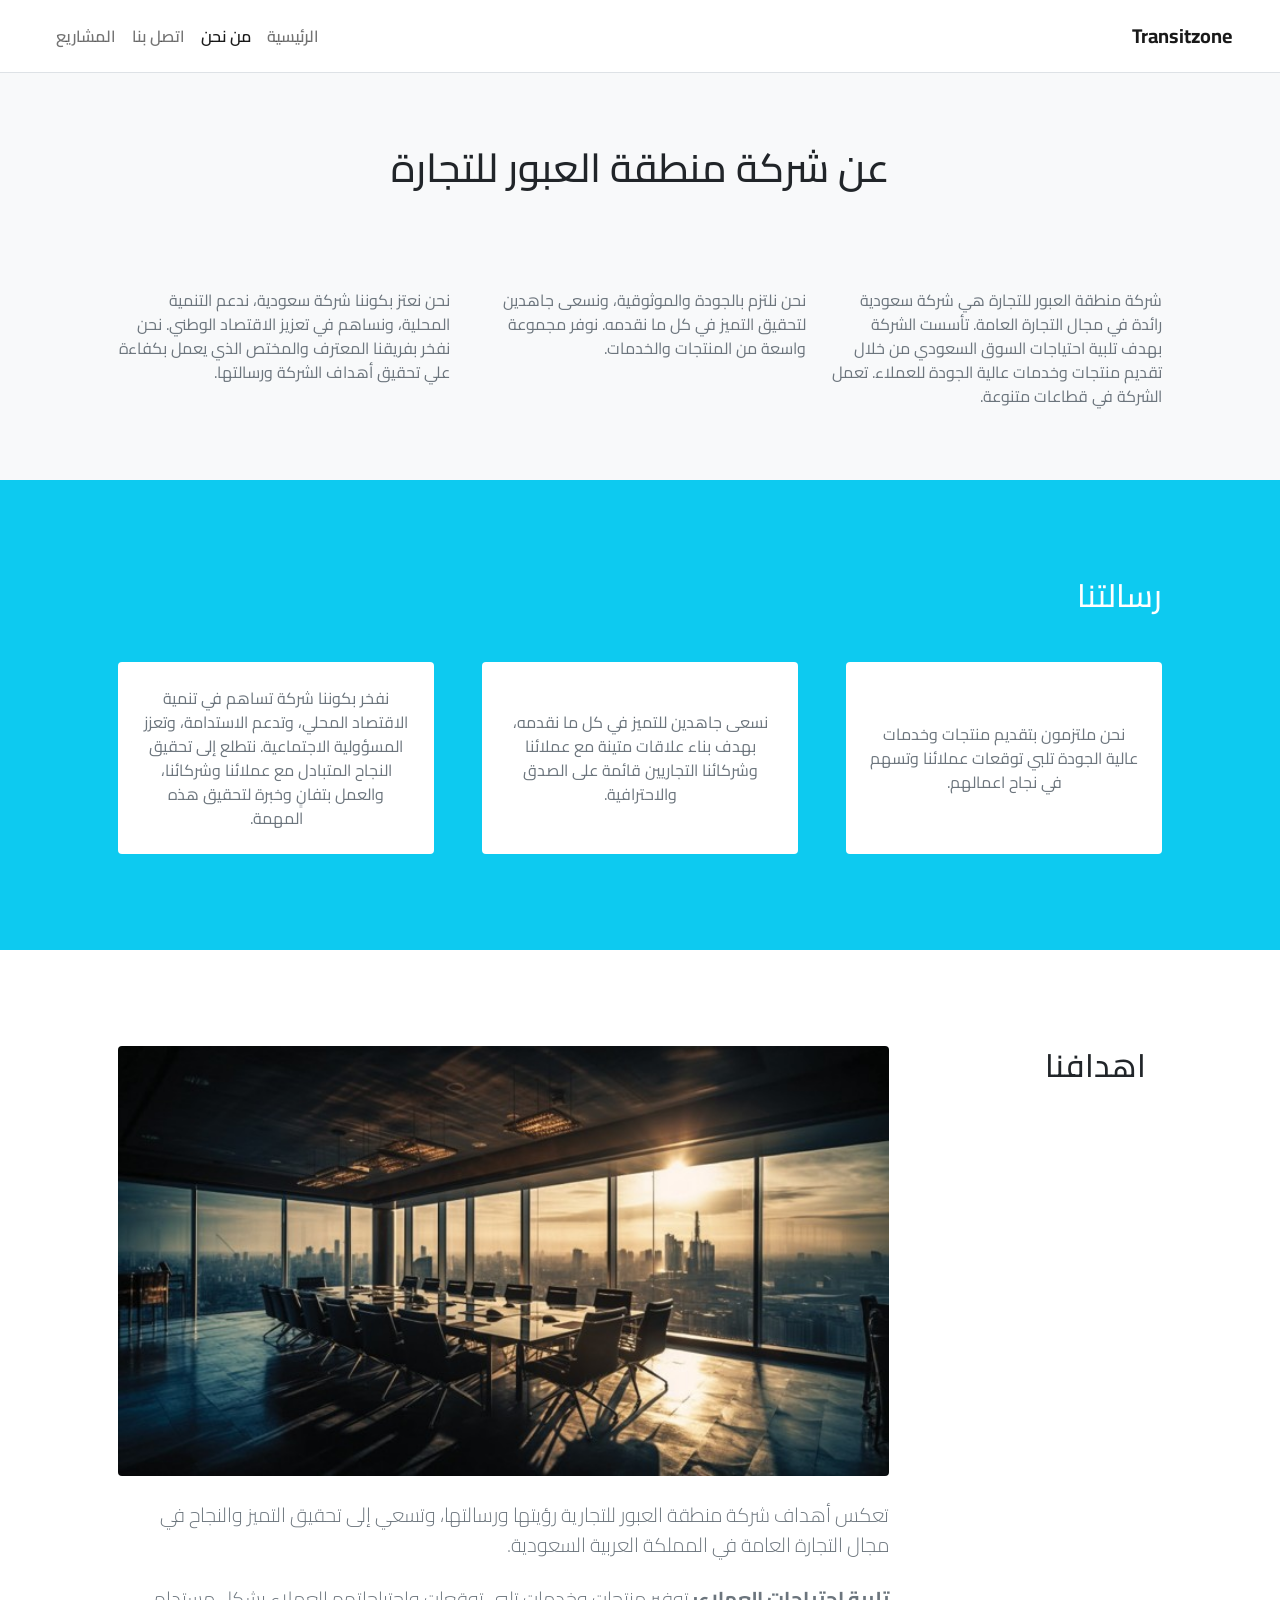
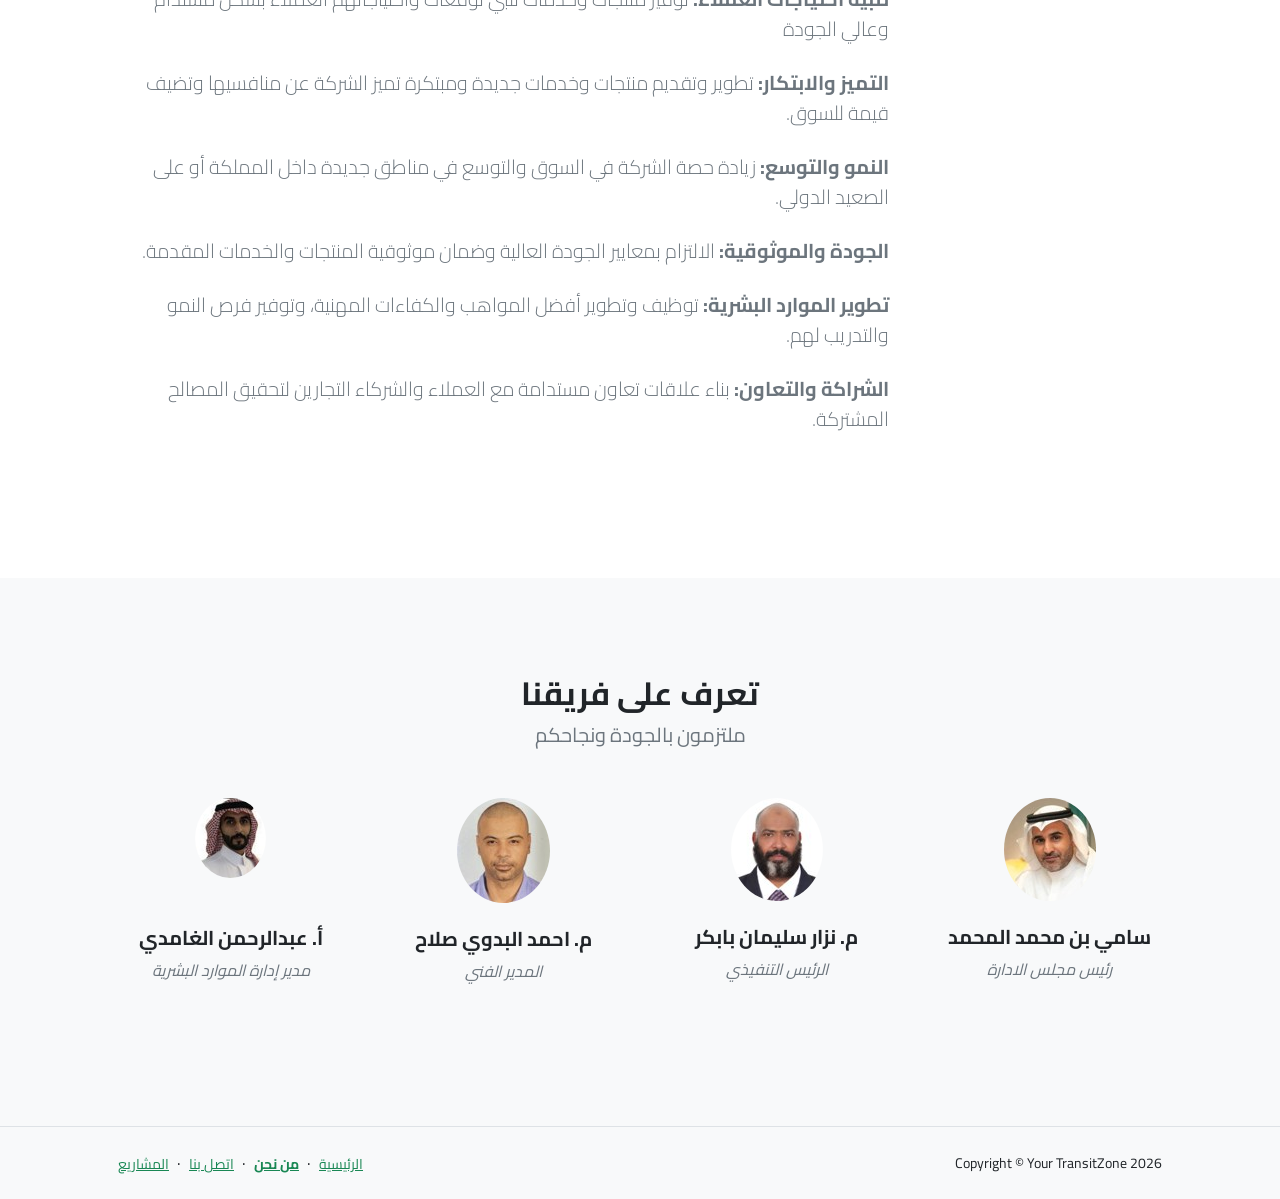
==== about.html @ c9e6cd18 "Add files via upload" ====
<!DOCTYPE html>
<html lang="ar" dir="rtl">
    <head>
        <meta charset="utf-8" />
        <meta name="viewport" content="width=device-width, initial-scale=1, shrink-to-fit=no" />
        <meta name="description" content="" />
        <meta name="author" content="" />
        <title>Transitzone - About us</title>
        <!-- Bootstrap icons-->
        <link rel="stylesheet" href="https://cdn.jsdelivr.net/npm/bootstrap-icons@1.13.1/font/bootstrap-icons.min.css">
        <link rel="preconnect" href="https://fonts.googleapis.com">
        <link rel="preconnect" href="https://fonts.gstatic.com" crossorigin>
        <link href="https://fonts.googleapis.com/css2?family=Cairo:wght@200..1000&display=swap" rel="stylesheet">
        <!-- Core theme CSS (includes Bootstrap)-->
        <link href="css/bootstrap.rtl.min.css" rel="stylesheet" />
        <link href="css/mystyle.css" rel="stylesheet" />
    </head>
    <body class="d-flex flex-column">
        <main class="flex-shrink-0">
            <!-- Navigation-->
            <nav class="navbar navbar-expand-lg navbar-light fixed-top bg-white border-bottom py-3">
                <div class="container-fluid px-5">
                    <a class="navbar-brand fw-bold"  href="index.html">Transitzone</a>
                    <button class="navbar-toggler my-2" type="button" data-bs-toggle="collapse" data-bs-target="#navbarSupportedContent" aria-controls="navbarSupportedContent" aria-expanded="false" aria-label="Toggle navigation"><span class="navbar-toggler-icon"></span></button>
                    <div class="collapse navbar-collapse" id="navbarSupportedContent">
                        <ul class="navbar-nav ms-auto">
                            <li class="nav-item "><a class="nav-link link-success fw-semibold" href="index.html">الرئيسية</a></li>
                            <li class="nav-item"><a class="nav-link link-success fw-semibold active" href="about.html">من نحن</a></li>
                            <li class="nav-item"><a class="nav-link link-success fw-semibold" href="contact.html">اتصل بنا</a></li>
                            <li class="nav-item"><a class="nav-link link-success fw-semibold" href="portfolio-overview.html">المشاريع</a></li>
                        </ul>
                    </div>
                </div>
            </nav>
<!--
            <header class="bg-success  bg-gradient py-1 mt-4">
                <div class="container-fluid px-4 px-lg-5 my-5">
                    <div class="text-white">
                    <p class="fw-normal text-white-50 mb-0">الرئيسية / من نحن</p>
                        <h1 class="display-4 fw-bolder">من نحن</h1>
                    </div>
                </div>
            </header> -->

            <!-- Header-->
            <header class="py-5 bg-light">
                <div class="container px-5 pt-5">
                    <div class="row justify-content-center">
                        <div class="col-lg-10 col-xxl-6">
                            <div class="text-center py-5">
                                <h1 class="mb-5">عن شركة منطقة العبور للتجارة</h1>
                            </div>
                        </div>
                        <div class="col-lg-4 col-xxl-4">
                          <p class=" fw-normal text-muted mb-4">شركة منطقة العبور للتجارة هي شركة سعودية رائدة في مجال التجارة العامة. تأسست الشركة بهدف تلبية احتياجات السوق السعودي من خلال تقديم منتجات وخدمات عالية الجودة للعملاء. تعمل الشركة في قطاعات متنوعة.</p>

                        </div>

                        <div class="col-lg-4 col-xxl-4">
                          <p class=" fw-normal text-muted mb-4">نحن نلتزم بالجودة والموثوقية، ونسعى جاهدين لتحقيق التميز في كل ما نقدمه. نوفر مجموعة واسعة من المنتجات والخدمات.</p>

                        </div>
                        <div class="col-lg-4 col-xxl-4">
                          <p class=" fw-normal text-muted mb-4">نحن نعتز بكوننا شركة سعودية، ندعم التنمية المحلية، ونساهم في تعزيز الاقتصاد الوطني. نحن نفخر بفريقنا المعترف والمختص الذي يعمل بكفاءة علي تحقيق أهداف الشركة ورسالتها.</p>

                        </div>
                    </div>
                </div>
            </header>
            <!--<section class="py-5">
                <div class="container px-5 my-5">
                    <div class="row gx-5">
                        <div class="col-lg-3">
                            <div class="align-items-center mb-4">
                                <div class="ms-3">
                                    <h1 class="fw-bold">من نحن</h1>
                                </div>
                            </div>
                        </div>
                        <div class="col-lg-9">
                            <article>
                                <figure class="mb-4"><img class="img-fluid rounded" src="img/us.jpg" width="100%" alt="..." /></figure>

                                <section class="mb-5">
                                    <p class="fs-5 mb-4">شركة منطقة العبور للتجارة هي شركة سعودية رائدة في مجال التجارة العامة. تأسست الشركة بهدف تلبية احتياجات السوق السعودي من خلال تقديم منتجات وخدمات عالية الجودة للعملاء. تعمل الشركة في قطاعات متنوعة.</p>
                                    <p class="fs-5 mb-4">نحن نلتزم بالجودة والموثوقية، ونسعى جاهدين لتحقيق التميز في كل ما نقدمه. نوفر مجموعة واسعة من المنتجات والخدمات.</p>
                                    <p class="fs-5 mb-4">نحن نعتز بكوننا شركة سعودية، ندعم التنمية المحلية، ونساهم في تعزيز الاقتصاد الوطني. نحن نفخر بفريقنا المعترف والمختص الذي يعمل بكفاءة علي تحقيق أهداف الشركة ورسالتها.</p>
                                </section>
                            </article>
                        </div>
                    </div>
                  </div>
            </section>-->

            <section class="py-5 bg-info text-white">
                <div class="container px-5 py-5">
                  <h2 class="mb-5">رسالتنا</h2>
                    <div class="row gx-5">
                          <div class="col-xl-4">
                            <div class="card border-0 h-100">
                                <div class="card-body p-4">
                                    <div class="d-flex h-100 align-items-center justify-content-center">
                                        <div class="text-center">
                                            <p class="text-muted mb-0">نحن ملتزمون بتقديم منتجات وخدمات عالية الجودة تلبي توقعات عملائنا وتسهم في نجاح اعمالهم.</p>
                                        </div>
                                    </div>
                                </div>
                            </div>
                        </div>
                        <div class="col-xl-4">
                          <div class="card border-0 h-100">
                              <div class="card-body p-4">
                                  <div class="d-flex h-100 align-items-center justify-content-center">
                                      <div class="text-center">
                                        <p class="text-muted mb-0">نسعى جاهدين للتميز في كل ما نقدمه، بهدف بناء علاقات متينة مع عملائنا وشركائنا التجاريين قائمة على الصدق والاحترافية.</p>
                                      </div>
                                  </div>
                              </div>
                          </div>
                      </div>
                      <div class="col-xl-4">
                        <div class="card border-0 h-100">
                            <div class="card-body p-4">
                                <div class="d-flex h-100 align-items-center justify-content-center">
                                    <div class="text-center">
                                      <p class="text-muted mb-0">نفخر بكوننا شركة تساهم في تنمية الاقتصاد المحلي، وتدعم الاستدامة، وتعزز المسؤولية الاجتماعية. نتطلع إلى تحقيق النجاح المتبادل مع عملائنا وشركائنا، والعمل بتفانٍ وخبرة لتحقيق هذه المهمة.</p>
                                    </div>
                                </div>
                            </div>
                        </div>
                    </div>
                    </div>
                </div>
            </section>

            <section class="py-5">
                <div class="container px-5 my-5">
                    <div class="row gx-5">
                        <div class="col-lg-3">
                            <div class="align-items-center mb-4">
                                <div class="ms-3">
                                    <h2 class="">اهدافنا</h2>
                                </div>
                            </div>
                        </div>
                        <div class="col-lg-9">
                            <!-- Post content-->
                            <article>
                                <figure class="mb-4"><img class="img-fluid rounded" src="img/goal.jpg" width="100%" alt="..." /></figure>
                                <!-- Post content-->
                                <section class="mb-5">
                                    <p class="lead mb-4 text-muted">تعكس أهداف شركة منطقة العبور للتجارية رؤيتها ورسالتها، وتسعي إلى تحقيق التميز والنجاح في مجال التجارة العامة في المملكة العربية السعودية.</p>
                                    <p class="lead mb-4 text-muted"><span class="fw-bold ">تلبية احتياجات العملاء:</span> توفير منتجات وخدمات تلبي توقعات واحتياجاتهم العملاء بشكل مستدام وعالي الجودة</p>
                                    <p class="lead mb-4 text-muted"><span class="fw-bold">التميز والابتكار:</span> تطوير وتقديم منتجات وخدمات جديدة ومبتكرة تميز الشركة عن منافسيها وتضيف قيمة للسوق.</p>
                                    <p class="lead mb-4 text-muted"><span class="fw-bold">النمو والتوسع:</span> زيادة حصة الشركة في السوق والتوسع في مناطق جديدة داخل المملكة أو على الصعيد الدولي.</p>
                                    <p class="lead mb-4 text-muted"><span class="fw-bold">الجودة والموثوقية:</span> الالتزام بمعايير الجودة العالية وضمان موثوقية المنتجات والخدمات المقدمة.</p>
                                    <p class="lead mb-4 text-muted"><span class="fw-bold">تطوير الموارد البشرية:</span> توظيف وتطوير أفضل المواهب والكفاءات المهنية، وتوفير فرص النمو والتدريب لهم.</p>
                                    <p class="lead mb-4 text-muted"><span class="fw-bold">الشراكة والتعاون:</span> بناء علاقات تعاون مستدامة مع العملاء والشركاء التجارين لتحقيق المصالح المشتركة.</p>
                                  </section>
                            </article>
                        </div>
                    </div>
                </div>
            </section>
            <!-- Team members section-->
            <section class="py-5 bg-light">
                <div class="container px-5 my-5">
                    <div class="text-center">
                        <h2 class="fw-bolder">تعرف على فريقنا</h2>
                        <p class="lead fw-normal text-muted mb-5">ملتزمون بالجودة ونجاحكم</p>
                    </div>
                    <div class="row gx-5 row-cols-1 row-cols-sm-2 row-cols-xl-4 justify-content-center">
                        <div class="col mb-5 mb-5 mb-xl-0">
                            <div class="text-center">
                                <img class="img-fluid rounded-circle mb-4 px-4" src="img/sami.jpg" alt="sami" />
                                <h5 class="fw-bolder">سامي بن محمد المحمد</h5>
                                <div class="fst-italic text-muted">رئيس مجلس الادارة</div>
                            </div>
                        </div>
                        <div class="col mb-5 mb-5 mb-xl-0">
                            <div class="text-center">
                                <img class="img-fluid rounded-circle mb-4 px-4" src="img/nizar.jpg" alt="nizar" />
                                <h5 class="fw-bolder">م. نزار سليمان بابكر</h5>
                                <div class="fst-italic text-muted">الرئيس التنفيذي</div>
                            </div>
                        </div>
                        <div class="col mb-5 mb-5 mb-sm-0">
                            <div class="text-center">
                                <img class="img-fluid rounded-circle mb-4 px-4" src="img/ahmed.jpg" alt="ahmed" />
                                <h5 class="fw-bolder">م. احمد البدوي صلاح</h5>
                                <div class="fst-italic text-muted">المدير الفني</div>
                            </div>
                        </div>
                        <div class="col mb-5">
                            <div class="text-center">
                                <img class="img-fluid rounded-circle mb-5 px-4" src="img/abdu.jpg" alt="abdu" />
                                <h5 class="fw-bolder">أ. عبدالرحمن الغامدي</h5>
                                <div class="fst-italic text-muted">مدير إدارة الموارد البشرية</div>
                            </div>
                        </div>
                    </div>
                </div>
            </section>
        </main>
        <!-- Footer-->
        <footer class="bg-light border-top py-4 mt-auto">
            <div class="container px-5">
                <div class="row align-items-center justify-content-between flex-column flex-sm-row">
                    <div class="col-auto"><div class="small m-0 text-dark">Copyright &copy; Your TransitZone 2026</div></div>
                    <div class="col-auto">
                        <a class="link-success small" href="index.html">الرئيسية</a>
                        <span class="text-dark mx-1">&middot;</span>
                        <a class="link-success small fw-bold" href="about.html">من نحن</a>
                        <span class="text-dark mx-1">&middot;</span>
                        <a class="link-success small" href="contact.html">اتصل بنا</a>
                        <span class="text-dark mx-1">&middot;</span>
                        <a class="link-success small" href="portfolio-overview.html">المشاريع</a>
                    </div>
                </div>
            </div>
        </footer>
        <!-- Bootstrap core JS-->
        <script src="https://cdn.jsdelivr.net/npm/bootstrap@5.2.3/dist/js/bootstrap.bundle.min.js"></script>
        <!-- Core theme JS-->
        <script src="js/scripts.js"></script>
    </body>
</html>
---- css/mystyle.css ----
.cairo-<uniquifier> {
  font-family: "Cairo", sans-serif;
  font-optical-sizing: auto;
  font-weight: <weight>;
  font-style: normal;
  font-variation-settings:
    "slnt" 0;
}

* { font-family: "Cairo" !important; }
.tgreen{style="background-color: #154839;"}
/* Hero stats */
.ve-hero-stats { display:flex; align-items:center; gap:24px; }
.ve-stat strong { display:block; font-size:28px; color:#fff; font-family:'Nunito',sans-serif; font-weight:900; }
.ve-stat span { font-size:12px; color:rgba(fff,fff,fff,fff.5); text-transform:uppercase; letter-spacing:1px; }
.ve-stat-divider { width:1px; height:40px; background:rgba(fff,fff,fff,fff.15); }/* Hero right */
.transitborser{
  border-bottom: 2px solid #154839;
}
a:hover{color: #154839 !important, font-weight:700!important }
.fw-semibold{
  font-weight: 600;
}
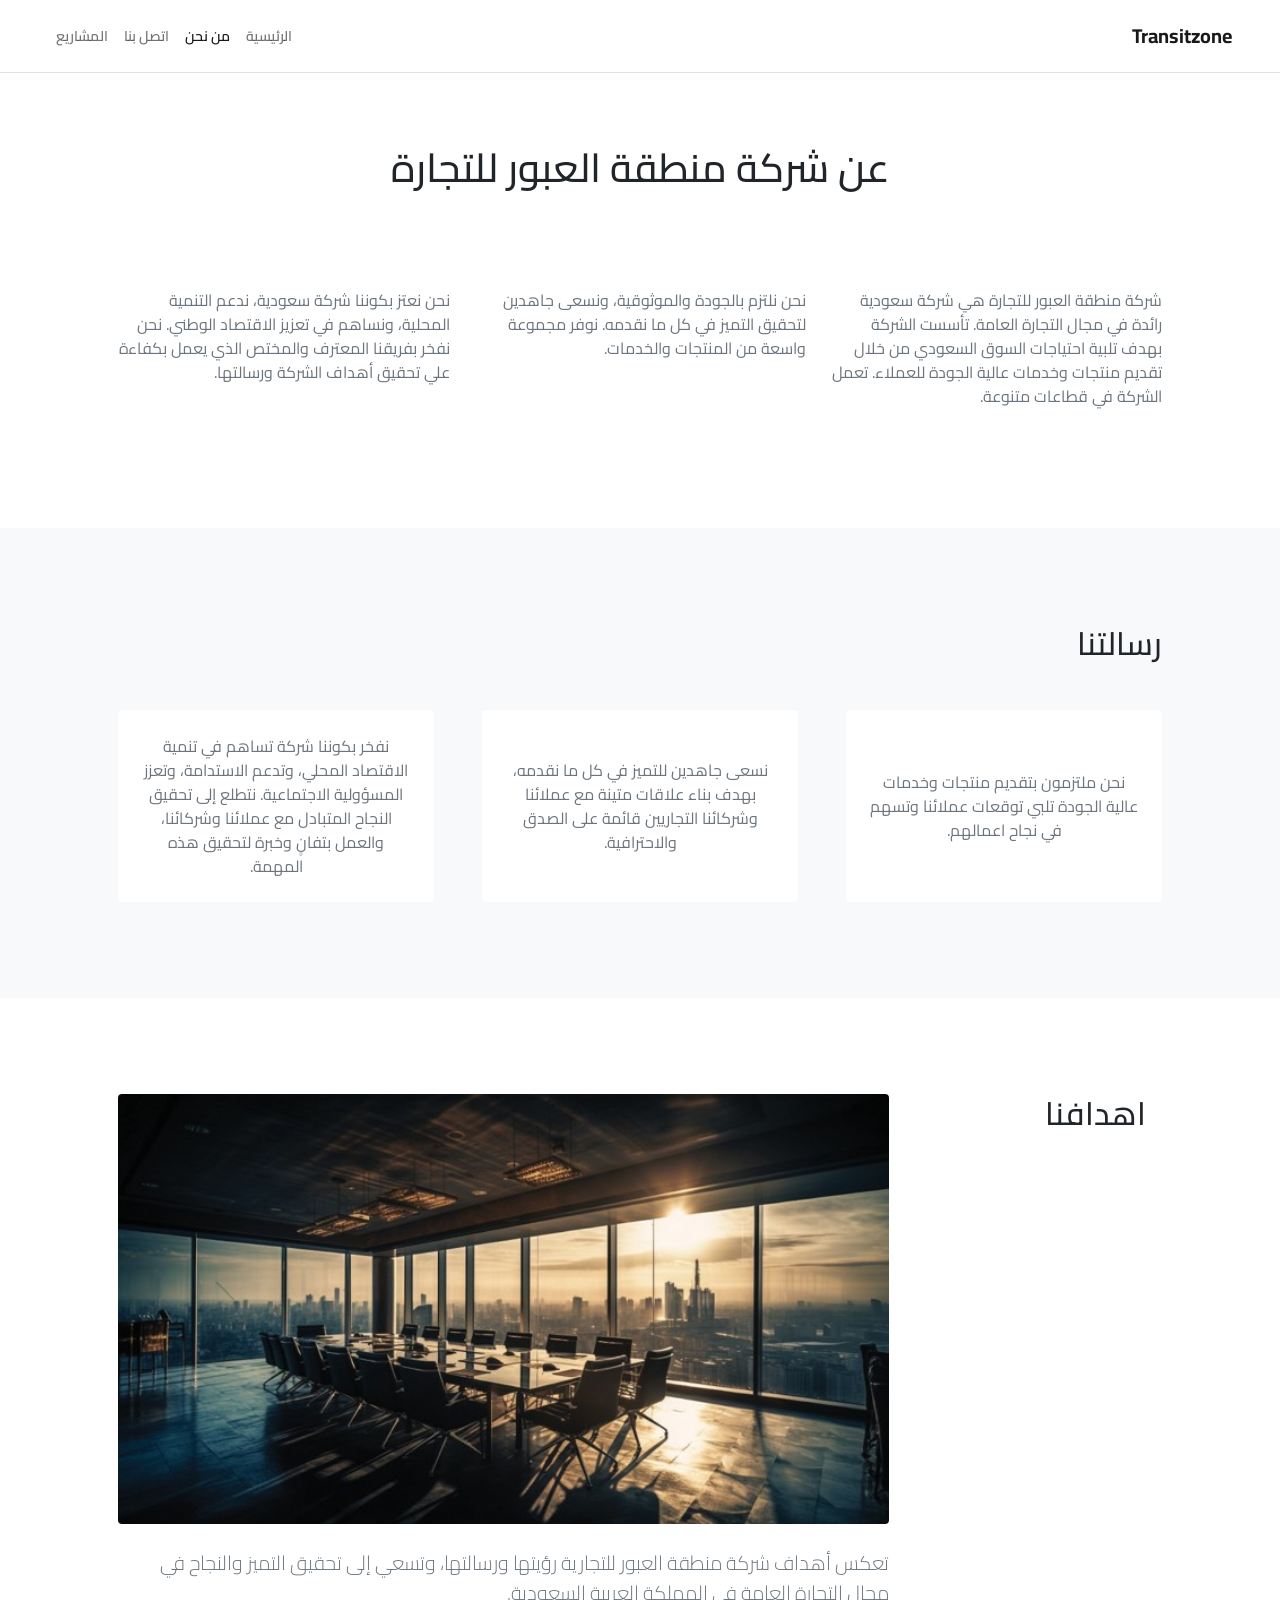
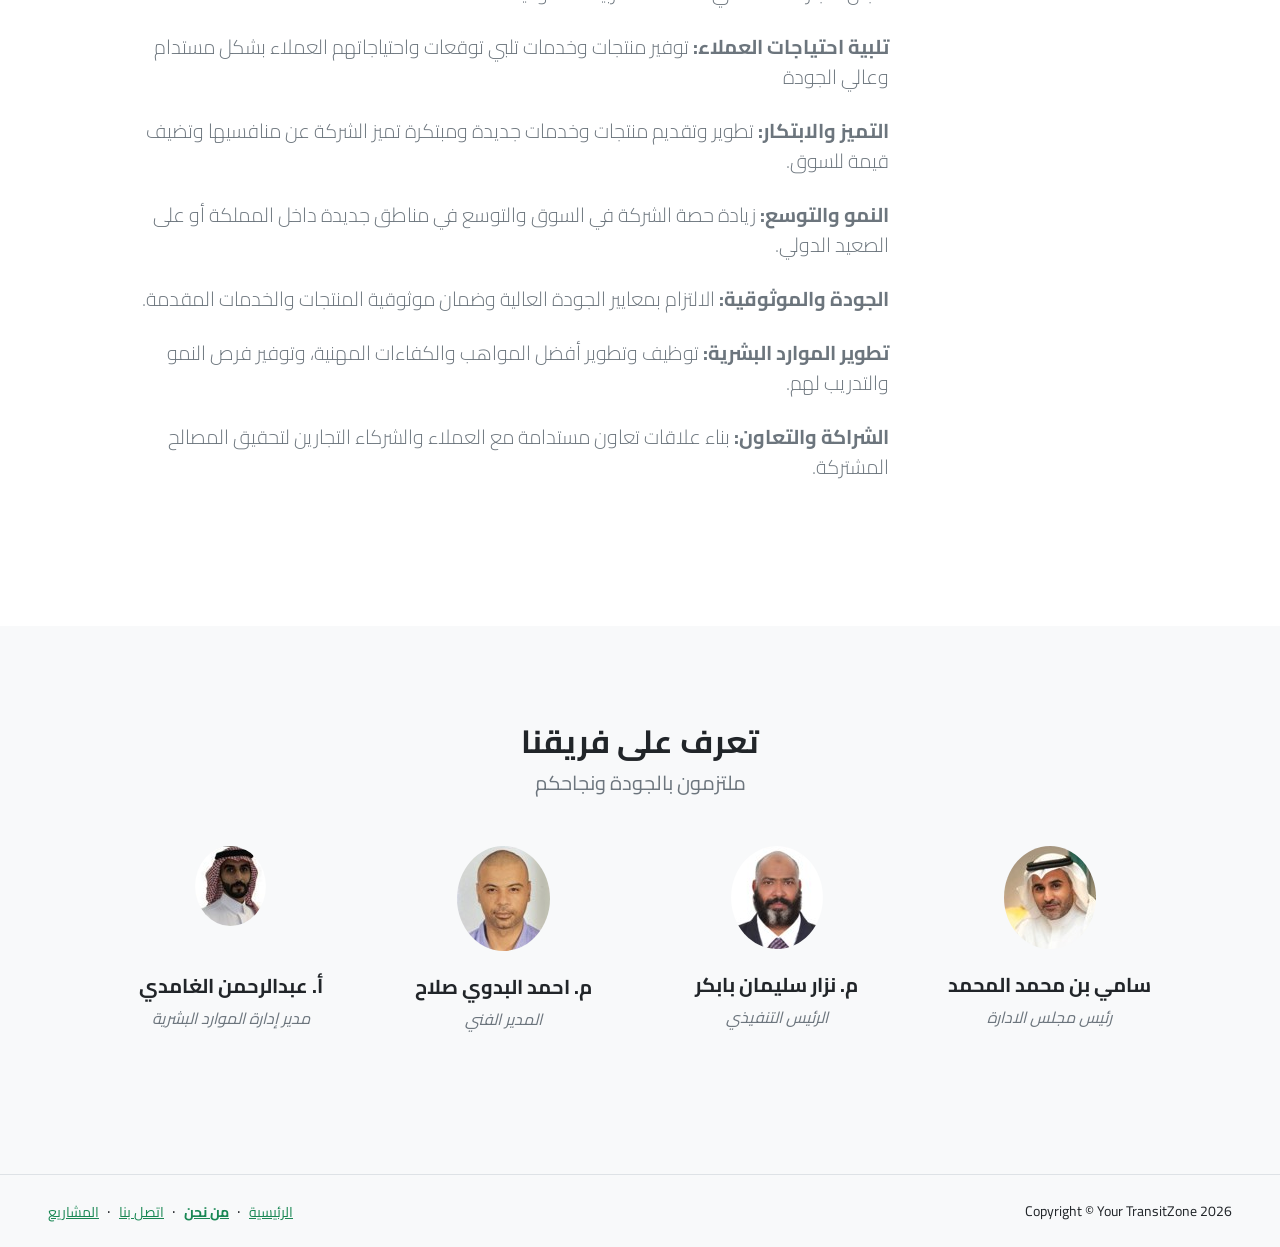
==== commit 6e67f189: "Add files via upload" ====
--- a/about.html
+++ b/about.html
@@ -24,10 +24,10 @@
                     <button class="navbar-toggler my-2" type="button" data-bs-toggle="collapse" data-bs-target="#navbarSupportedContent" aria-controls="navbarSupportedContent" aria-expanded="false" aria-label="Toggle navigation"><span class="navbar-toggler-icon"></span></button>
                     <div class="collapse navbar-collapse" id="navbarSupportedContent">
                         <ul class="navbar-nav ms-auto">
-                            <li class="nav-item "><a class="nav-link link-success fw-semibold" href="index.html">الرئيسية</a></li>
-                            <li class="nav-item"><a class="nav-link link-success fw-semibold active" href="about.html">من نحن</a></li>
-                            <li class="nav-item"><a class="nav-link link-success fw-semibold" href="contact.html">اتصل بنا</a></li>
-                            <li class="nav-item"><a class="nav-link link-success fw-semibold" href="portfolio-overview.html">المشاريع</a></li>
+                            <li class="nav-item "><a class="nav-link link-success small fw-semibold" href="index.html">الرئيسية</a></li>
+                            <li class="nav-item"><a class="nav-link link-success small fw-semibold active" href="about.html">من نحن</a></li>
+                            <li class="nav-item"><a class="nav-link link-success small fw-semibold" href="contact.html">اتصل بنا</a></li>
+                            <li class="nav-item"><a class="nav-link link-success small fw-semibold" href="portfolio-overview.html">المشاريع</a></li>
                         </ul>
                     </div>
                 </div>
@@ -43,8 +43,8 @@
             </header> -->
 
             <!-- Header-->
-            <header class="py-5 bg-light">
-                <div class="container px-5 pt-5">
+            <header class="py-5">
+                <div class="container px-5 py-5">
                     <div class="row justify-content-center">
                         <div class="col-lg-10 col-xxl-6">
                             <div class="text-center py-5">
@@ -92,7 +92,7 @@
                   </div>
             </section>-->
 
-            <section class="py-5 bg-info text-white">
+            <section class="py-5  bg-light">
                 <div class="container px-5 py-5">
                   <h2 class="mb-5">رسالتنا</h2>
                     <div class="row gx-5">
@@ -204,7 +204,7 @@
         </main>
         <!-- Footer-->
         <footer class="bg-light border-top py-4 mt-auto">
-            <div class="container px-5">
+            <div class="container-fluid px-5">
                 <div class="row align-items-center justify-content-between flex-column flex-sm-row">
                     <div class="col-auto"><div class="small m-0 text-dark">Copyright &copy; Your TransitZone 2026</div></div>
                     <div class="col-auto">
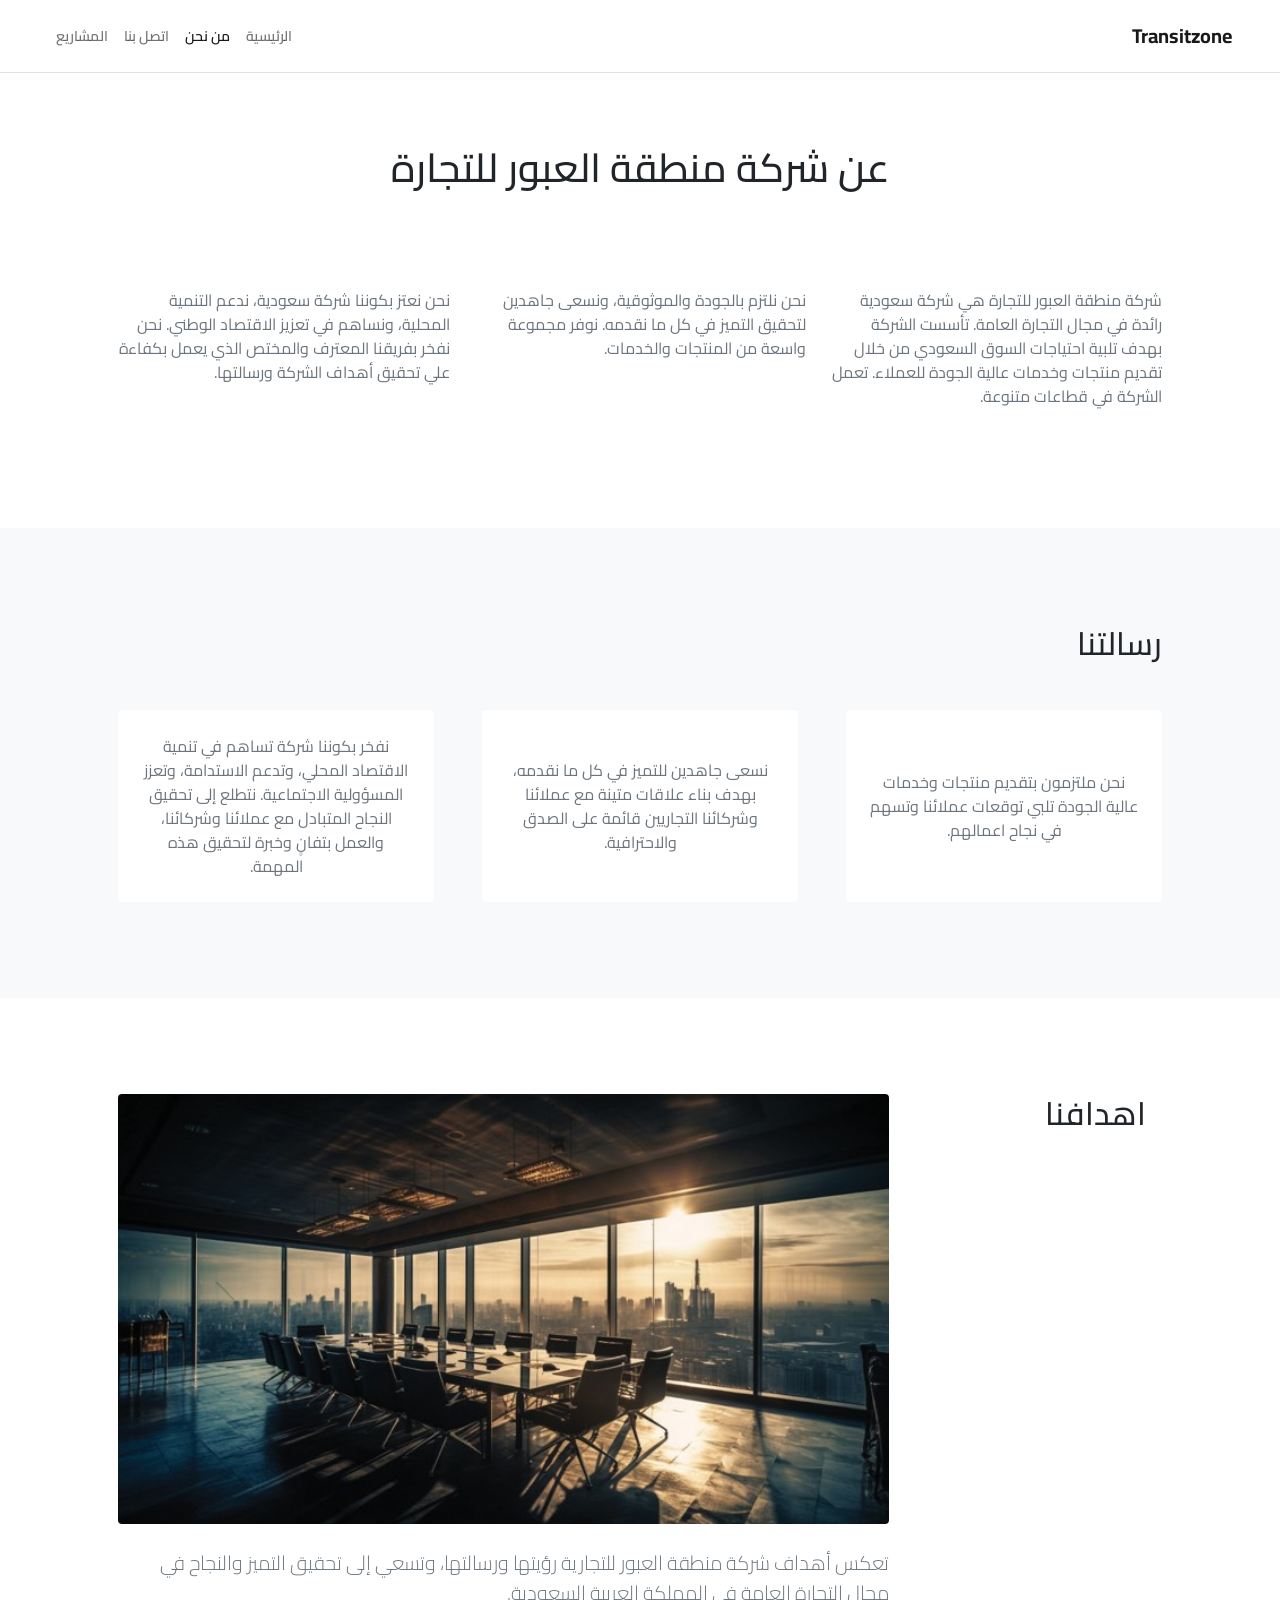
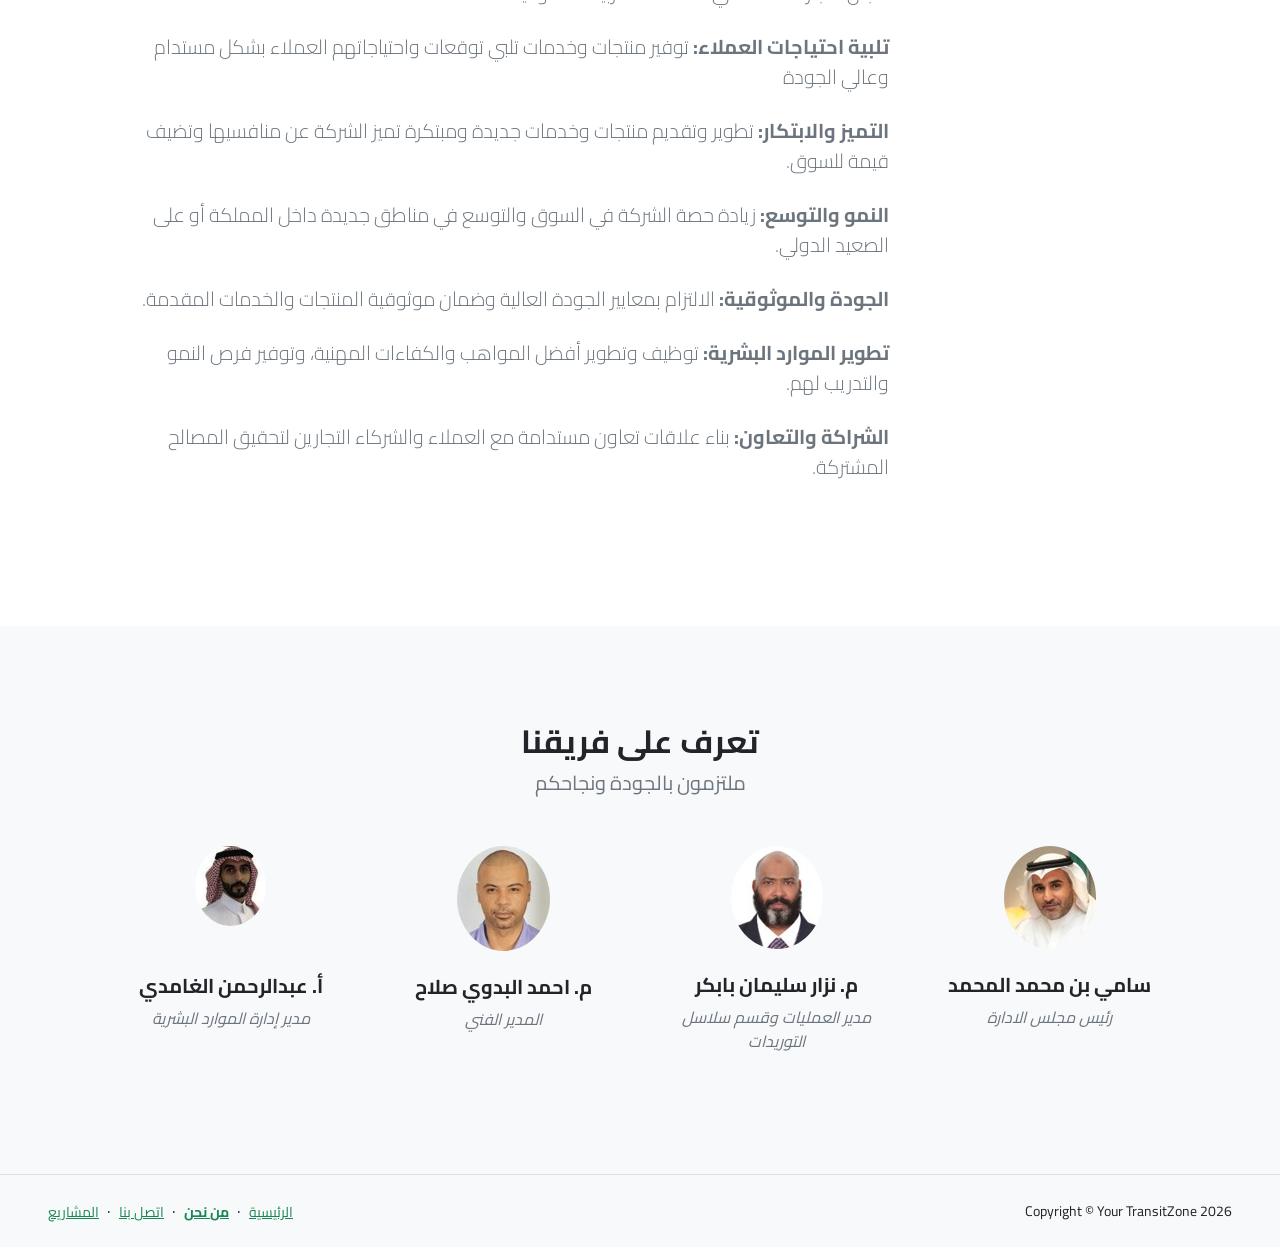
==== commit 7e8e4ad7: "Add files via upload" ====
--- a/about.html
+++ b/about.html
@@ -181,7 +181,7 @@
                             <div class="text-center">
                                 <img class="img-fluid rounded-circle mb-4 px-4" src="img/nizar.jpg" alt="nizar" />
                                 <h5 class="fw-bolder">م. نزار سليمان بابكر</h5>
-                                <div class="fst-italic text-muted">الرئيس التنفيذي</div>
+                                <div class="fst-italic text-muted">مدير العمليات وقسم سلاسل التوريدات</div>
                             </div>
                         </div>
                         <div class="col mb-5 mb-5 mb-sm-0">
--- a/css/mystyle.css
+++ b/css/mystyle.css
@@ -19,7 +19,58 @@
 .transitborser{
   border-bottom: 2px solid #154839;
 }
-a:hover{color: #154839 !important, font-weight:700!important }
 .fw-semibold{
   font-weight: 600;
 }
+
+.feature-1-wrap {
+  position: relative; }
+
+.feature-1 {
+  padding: 30px;
+  background: rgba(26, 55, 77, 0.05);
+  border-radius: 20px;
+  min-height: calc(50% - 15px);
+  top: 0;
+  margin-bottom: 30px !important; }
+  @media (max-width: 991.98px) {
+    .feature-1 {
+      display: block !important; } }
+      @media (max-width: 991.98px) {
+        .counter-wrap {
+          margin-bottom: 30px; } }
+
+      .counter-wrap .caption {
+        color: #1A374D;
+        font-weight: bold; }
+
+      .counter-wrap .counter {
+        font-size: 3rem; }
+        .counter-wrap .counter span {
+          color: #1A374D; }
+        @media (max-width: 991.98px) {
+          .counter-wrap .counter {
+            font-size: 2.5rem; } }
+            .quick-contact-item [class*="bi-"] {
+              font-size: 2rem;
+              display: inline-block;
+              width: 80px;
+              height: 80px;
+              -webkit-box-flex: 0;
+              -ms-flex: 0 0 80px;
+              flex: 0 0 80px;
+              margin-left: 30px;
+              border-radius: 50%;
+              border: 2px solid #f8f9fa;
+              text-align: center;
+              position: relative; }
+              .quick-contact-item [class*="bi-"]:before {
+                position: absolute;
+                top: 50%;
+                left: 50%;
+                -webkit-transform: translate(-50%, -50%);
+                -ms-transform: translate(-50%, -50%);
+                transform: translate(-50%, -50%); }
+
+            .quick-contact-item .text {
+              font-size: 20px; }
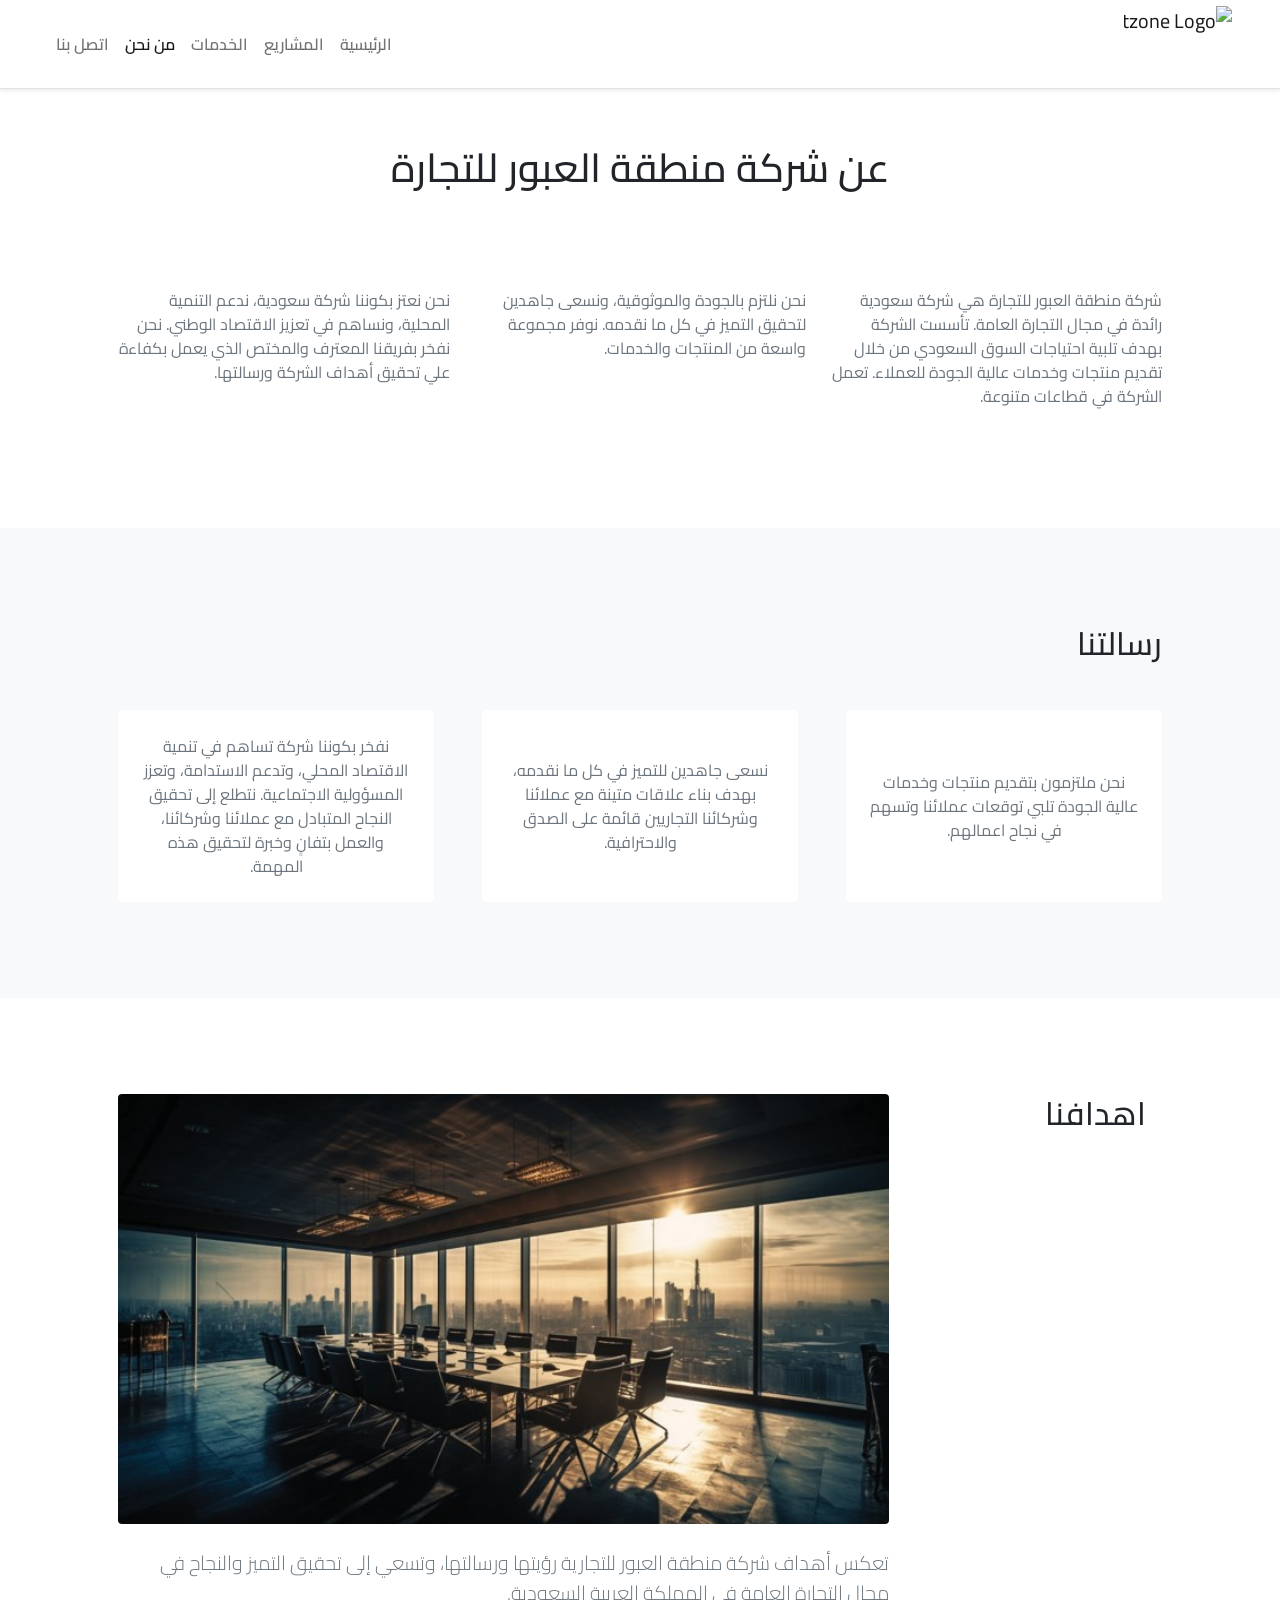
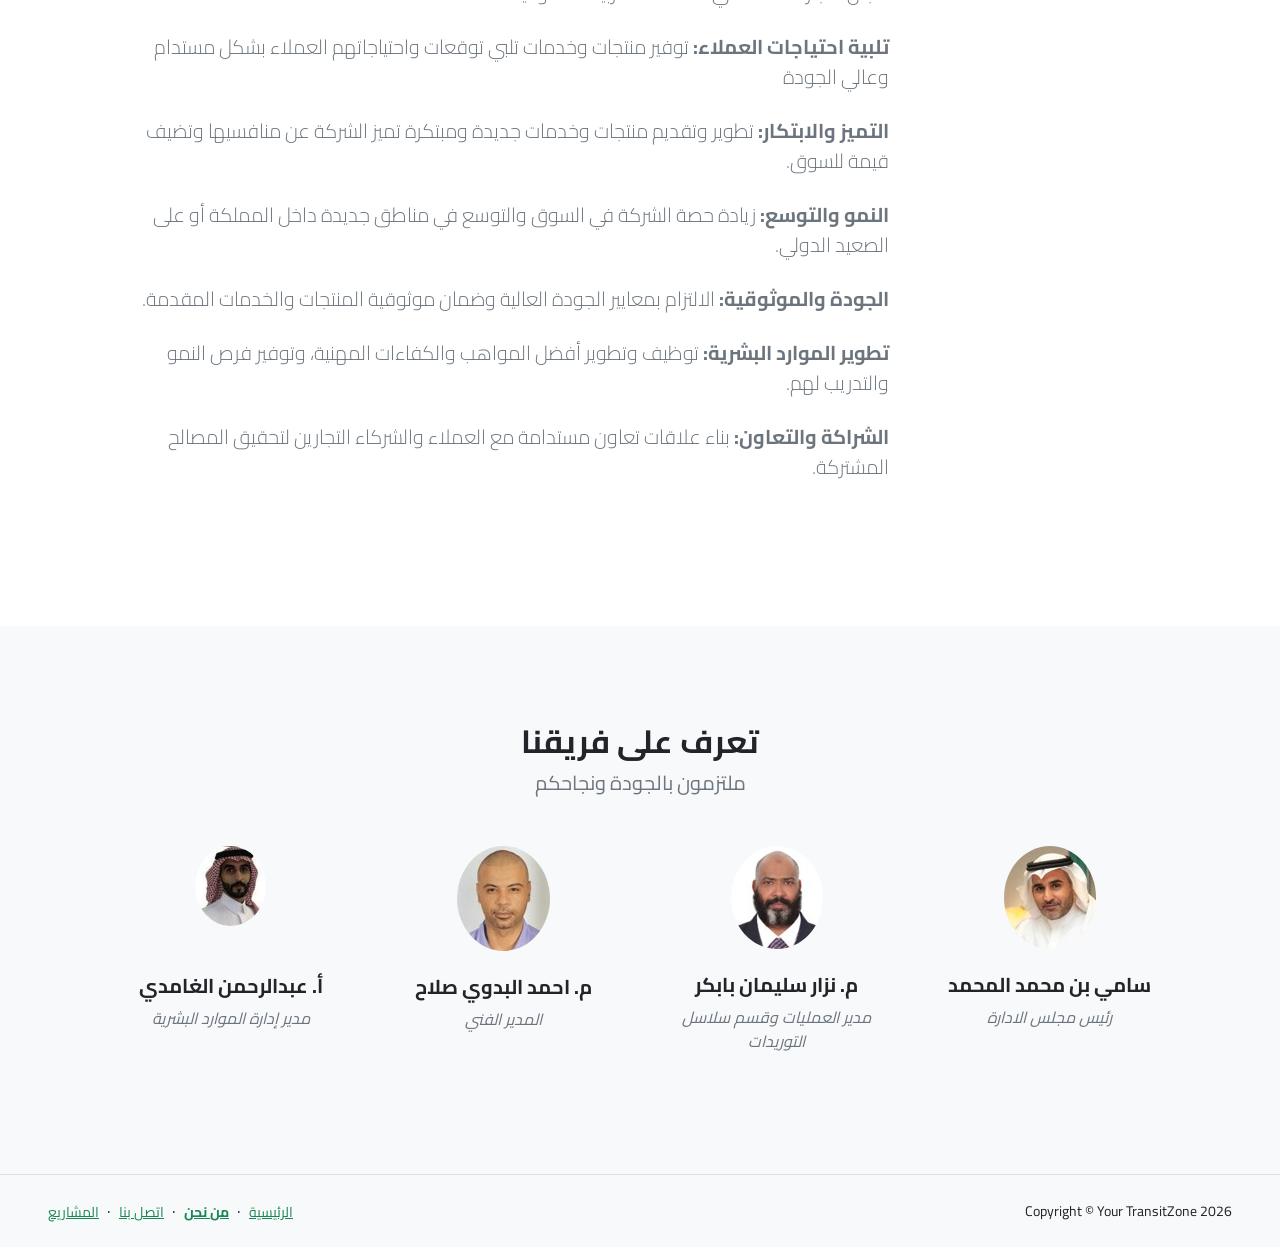
==== commit 6dac9e50: "Add files via upload" ====
--- a/about.html
+++ b/about.html
@@ -18,16 +18,17 @@
     <body class="d-flex flex-column">
         <main class="flex-shrink-0">
             <!-- Navigation-->
-            <nav class="navbar navbar-expand-lg navbar-light fixed-top bg-white border-bottom py-3">
+            <nav class="navbar navbar-expand-lg navbar-light fixed-top bg-white shadow-sm border-bottom py-4">
                 <div class="container-fluid px-5">
-                    <a class="navbar-brand fw-bold"  href="index.html">Transitzone</a>
+                    <a class="navbar-brand"  href="index.html"><img class="img-fluid position-fixed" style="margin-top: -38px" width="108"  src="img/transitZoneLogo.png" alt="Transitzone Logo"></a>
                     <button class="navbar-toggler my-2" type="button" data-bs-toggle="collapse" data-bs-target="#navbarSupportedContent" aria-controls="navbarSupportedContent" aria-expanded="false" aria-label="Toggle navigation"><span class="navbar-toggler-icon"></span></button>
                     <div class="collapse navbar-collapse" id="navbarSupportedContent">
                         <ul class="navbar-nav ms-auto">
-                            <li class="nav-item "><a class="nav-link link-success small fw-semibold" href="index.html">الرئيسية</a></li>
-                            <li class="nav-item"><a class="nav-link link-success small fw-semibold active" href="about.html">من نحن</a></li>
-                            <li class="nav-item"><a class="nav-link link-success small fw-semibold" href="contact.html">اتصل بنا</a></li>
-                            <li class="nav-item"><a class="nav-link link-success small fw-semibold" href="portfolio-overview.html">المشاريع</a></li>
+                            <li class="nav-item"><a class="nav-link link-success fw-semibold" href="index.html">الرئيسية</a></li>
+                            <li class="nav-item"><a class="nav-link link-success fw-semibold" href="portfolio-overview.html">المشاريع</a></li>
+                            <li class="nav-item"><a class="nav-link link-success fw-semibold" href="service.html">الخدمات</a></li>
+                            <li class="nav-item"><a class="nav-link link-success fw-semibold active" href="about.html">من نحن</a></li>
+                            <li class="nav-item"><a class="nav-link link-success fw-semibold" href="contact.html">اتصل بنا</a></li>
                         </ul>
                     </div>
                 </div>
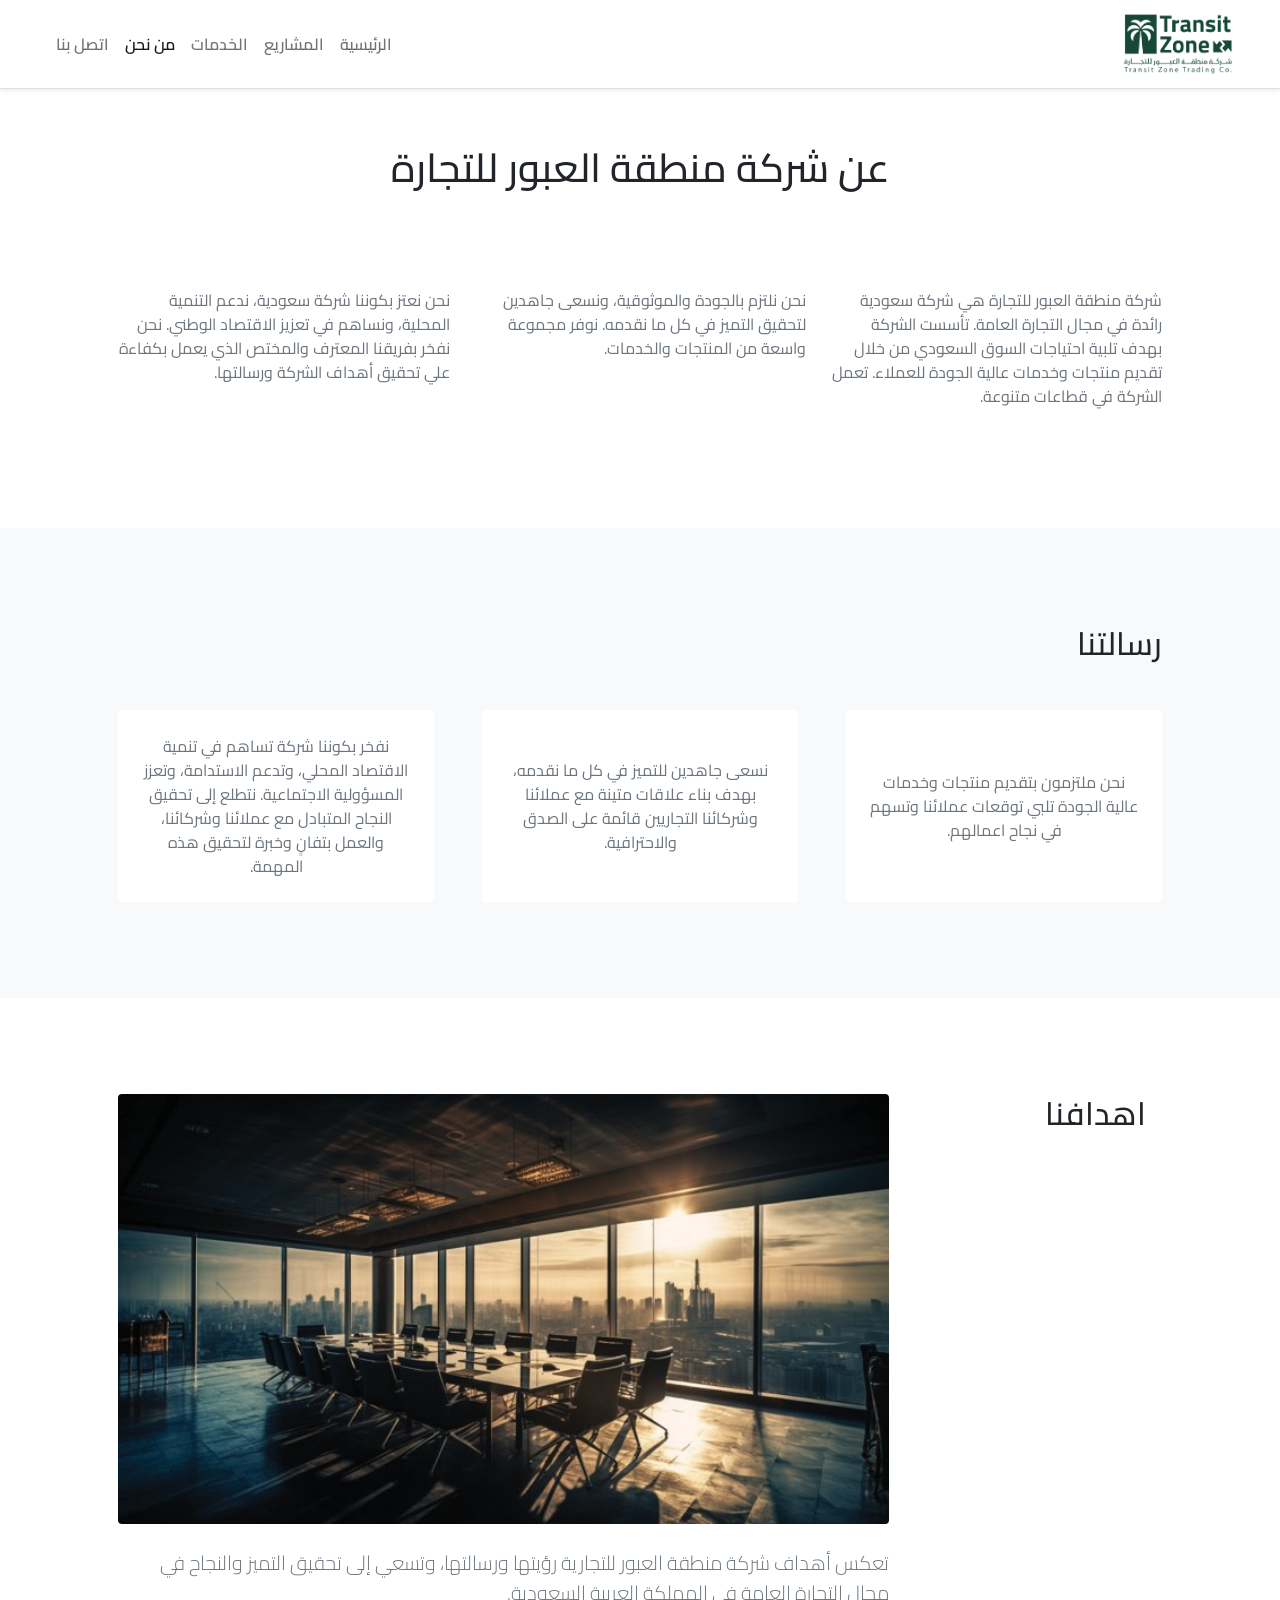
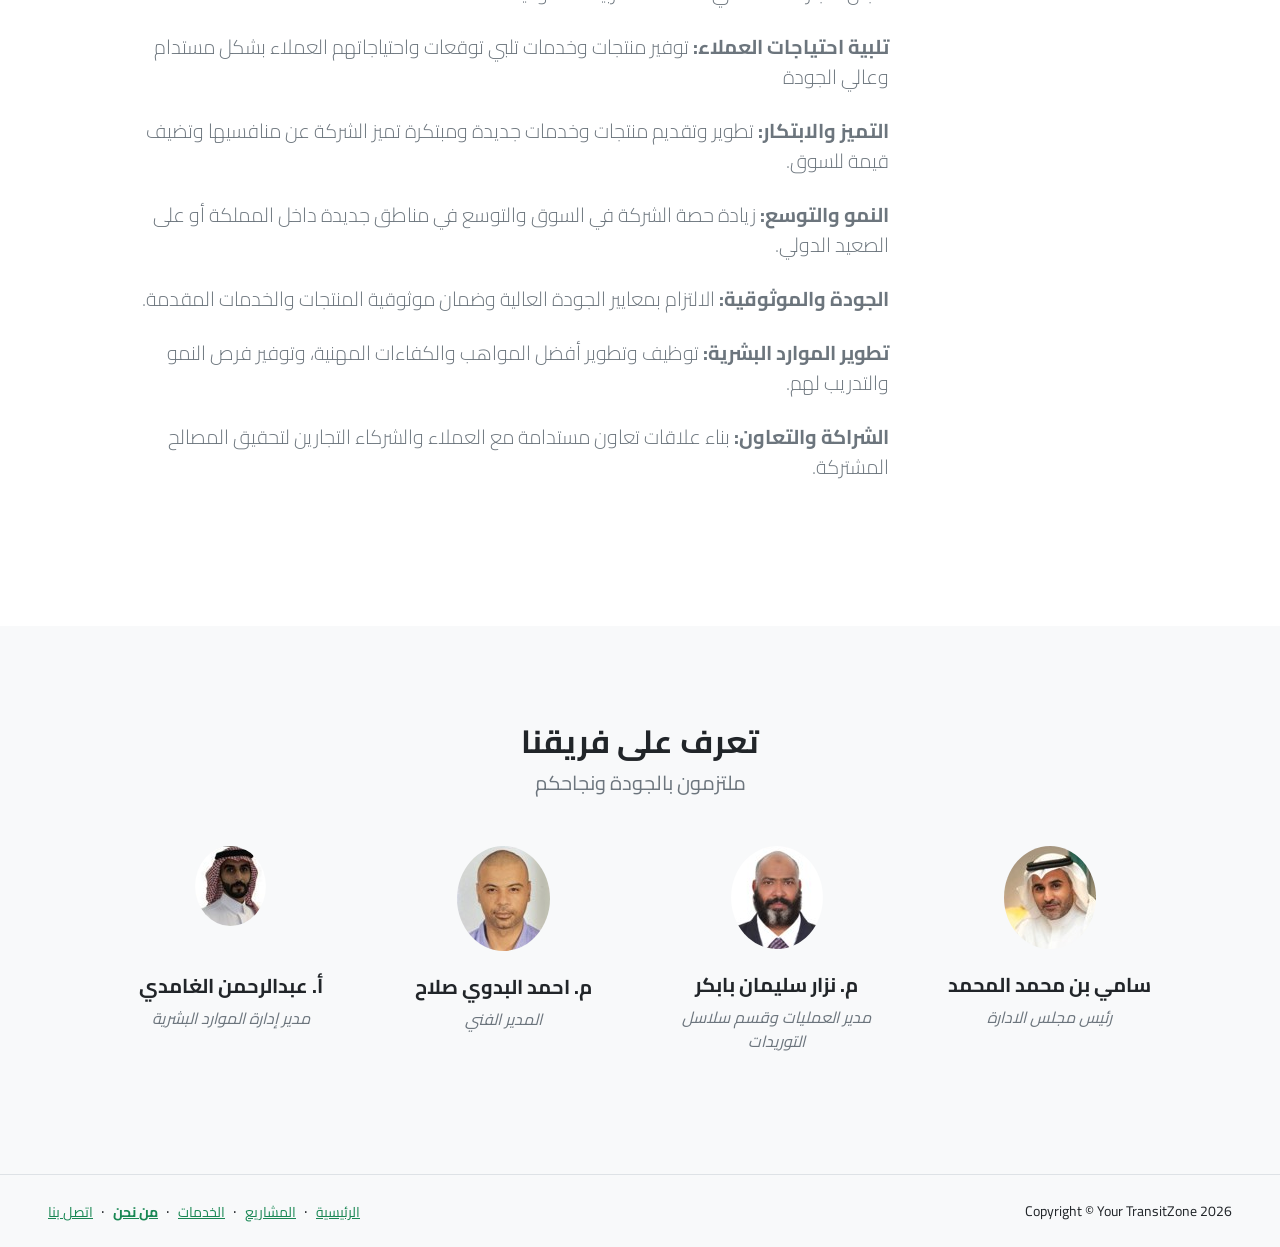
==== commit d1b38d71: "Add files via upload" ====
--- a/about.html
+++ b/about.html
@@ -211,11 +211,13 @@
                     <div class="col-auto">
                         <a class="link-success small" href="index.html">الرئيسية</a>
                         <span class="text-dark mx-1">&middot;</span>
+                        <a class="link-success small" href="portfolio-overview.html">المشاريع</a>
+                        <span class="text-dark mx-1">&middot;</span>
+                        <a class="link-success small" href="service.html">الخدمات</a>
+                        <span class="text-dark mx-1">&middot;</span>
                         <a class="link-success small fw-bold" href="about.html">من نحن</a>
                         <span class="text-dark mx-1">&middot;</span>
                         <a class="link-success small" href="contact.html">اتصل بنا</a>
-                        <span class="text-dark mx-1">&middot;</span>
-                        <a class="link-success small" href="portfolio-overview.html">المشاريع</a>
                     </div>
                 </div>
             </div>
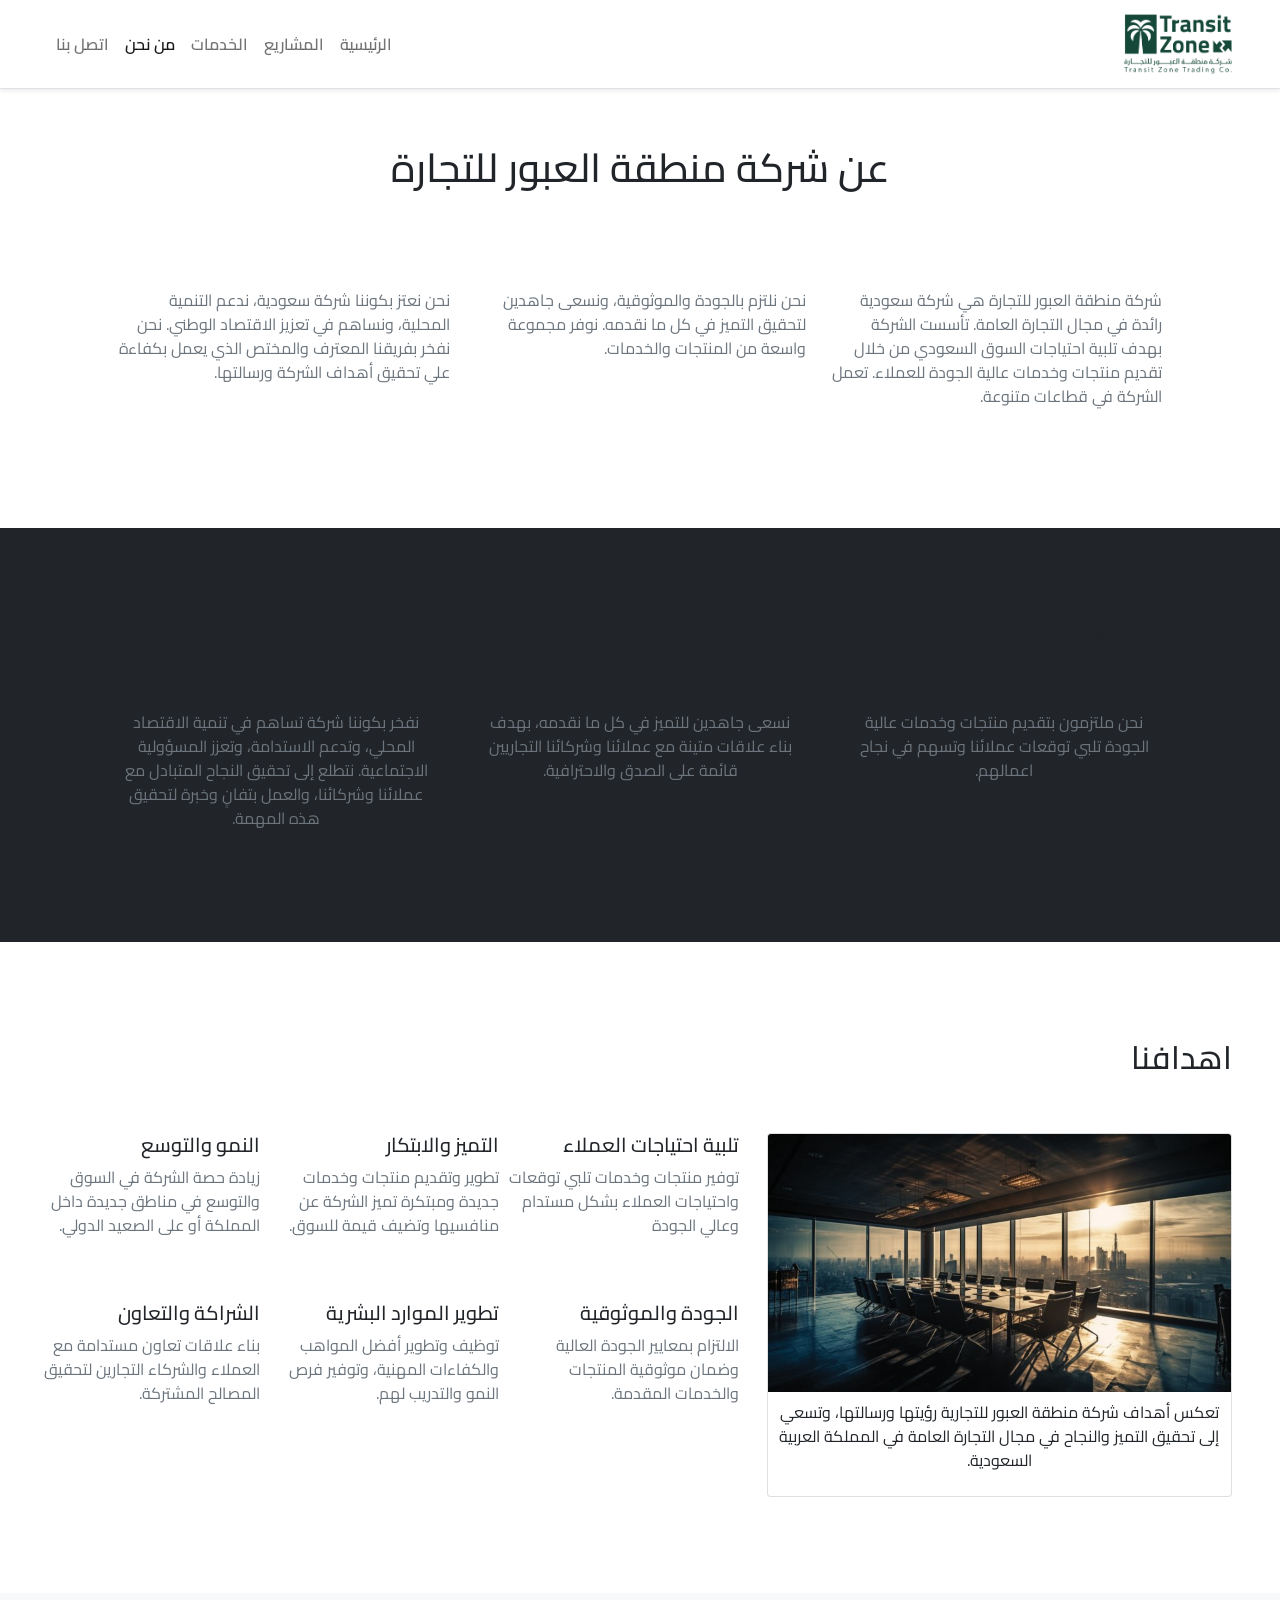
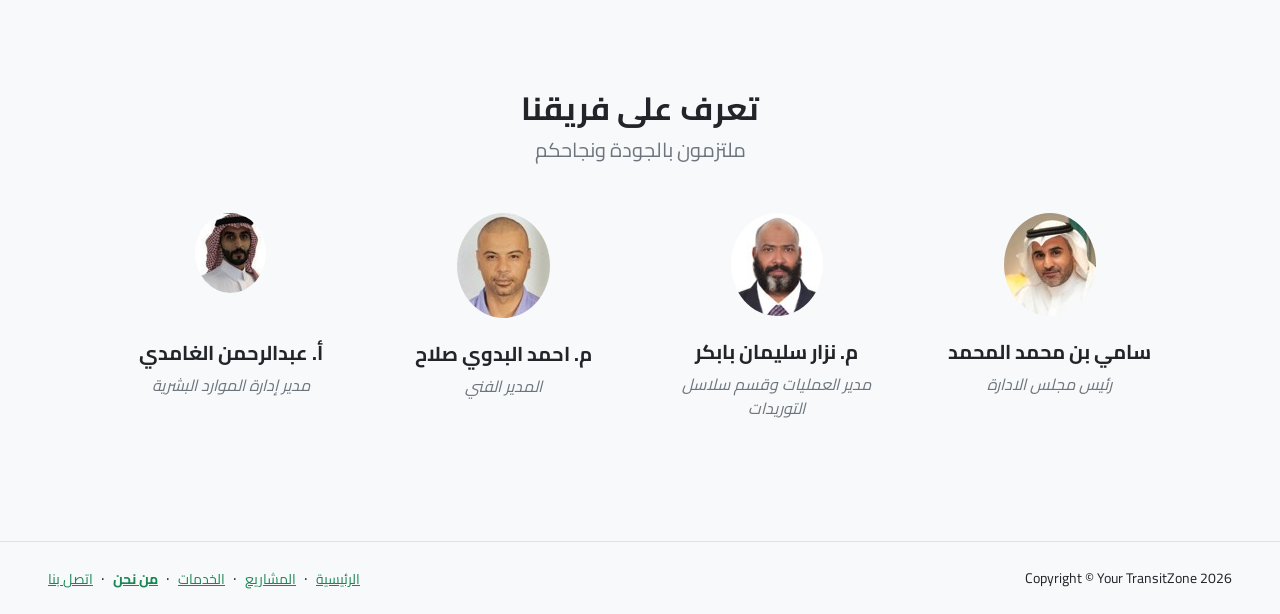
==== commit c112fef8: "Add files via upload" ====
--- a/about.html
+++ b/about.html
@@ -93,24 +93,26 @@
                   </div>
             </section>-->
 
-            <section class="py-5  bg-light">
+            <section class="py-5  bg-dark">
                 <div class="container px-5 py-5">
-                  <h2 class="mb-5">رسالتنا</h2>
+                      <div class="section-title-wrap mb-5">
+                          <h2 class="section-title">رسالتنا</h2>
+                      </div>
                     <div class="row gx-5">
                           <div class="col-xl-4">
-                            <div class="card border-0 h-100">
-                                <div class="card-body p-4">
+                            <div class="custom-block custom-block-full mb-5">
+                                <div class="">
                                     <div class="d-flex h-100 align-items-center justify-content-center">
                                         <div class="text-center">
-                                            <p class="text-muted mb-0">نحن ملتزمون بتقديم منتجات وخدمات عالية الجودة تلبي توقعات عملائنا وتسهم في نجاح اعمالهم.</p>
+                                            <p class="text-muted">نحن ملتزمون بتقديم منتجات وخدمات عالية الجودة تلبي توقعات عملائنا وتسهم في نجاح اعمالهم.</p>
                                         </div>
                                     </div>
                                 </div>
                             </div>
                         </div>
                         <div class="col-xl-4">
-                          <div class="card border-0 h-100">
-                              <div class="card-body p-4">
+                          <div class="custom-block custom-block-full mb-5">
+                              <div class="">
                                   <div class="d-flex h-100 align-items-center justify-content-center">
                                       <div class="text-center">
                                         <p class="text-muted mb-0">نسعى جاهدين للتميز في كل ما نقدمه، بهدف بناء علاقات متينة مع عملائنا وشركائنا التجاريين قائمة على الصدق والاحترافية.</p>
@@ -120,11 +122,11 @@
                           </div>
                       </div>
                       <div class="col-xl-4">
-                        <div class="card border-0 h-100">
-                            <div class="card-body p-4">
-                                <div class="d-flex h-100 align-items-center justify-content-center">
+                        <div class="custom-block custom-block-full">
+                            <div class="">
+                                <div class=" align-items-center justify-content-center">
                                     <div class="text-center">
-                                      <p class="text-muted mb-0">نفخر بكوننا شركة تساهم في تنمية الاقتصاد المحلي، وتدعم الاستدامة، وتعزز المسؤولية الاجتماعية. نتطلع إلى تحقيق النجاح المتبادل مع عملائنا وشركائنا، والعمل بتفانٍ وخبرة لتحقيق هذه المهمة.</p>
+                                      <p class="text-muted">نفخر بكوننا شركة تساهم في تنمية الاقتصاد المحلي، وتدعم الاستدامة، وتعزز المسؤولية الاجتماعية. نتطلع إلى تحقيق النجاح المتبادل مع عملائنا وشركائنا، والعمل بتفانٍ وخبرة لتحقيق هذه المهمة.</p>
                                     </div>
                                 </div>
                             </div>
@@ -135,9 +137,55 @@
             </section>
 
             <section class="py-5">
-                <div class="container px-5 my-5">
-                    <div class="row gx-5">
-                        <div class="col-lg-3">
+                <div class="container-fluid px-5 my-5">
+                    <div class="row gx-5 align-items-cnter">
+                        <div class="section-title-wrap mb-5">
+                            <h2 class="section-title">اهدافنا</h2>
+                        </div>
+                      <div class="col-lg-5 col-md-12">
+                        <div class="card custom-block custom-block-fully text-center p-0">
+                            <img class="img-fluid bd-placeholder-img card-img-top" src="img/goal.jpg" alt="..." />
+                            <div class="card-body p-2">
+                                <p class="">تعكس أهداف شركة منطقة العبور للتجارية رؤيتها ورسالتها، وتسعي إلى تحقيق التميز والنجاح في مجال التجارة العامة في المملكة العربية السعودية.</p>
+                            </div>
+                        </div>
+                      </div>
+
+                        <div class="col-lg-7 col-md-12">
+                          <div class="row gx-5 row-cols-1 row-cols-md-3">
+                                <div class="col h-100 mb-5  px-1">
+                                    <h2 class="fs-5">تلبية احتياجات العملاء</h2>
+                                    <p class="text-muted fs-6">توفير منتجات وخدمات تلبي توقعات واحتياجات العملاء بشكل مستدام وعالي الجودة</p>
+
+                                </div>
+                                  <div class="col h-100 mb-5  px-1">
+                                      <h2 class="fs-5">التميز والابتكار</h2>
+                                      <p class="text-muted fs-6">تطوير وتقديم منتجات وخدمات جديدة ومبتكرة تميز الشركة عن منافسيها وتضيف قيمة للسوق.</p>
+
+                                </div>
+                                  <div class="col h-100 mb-5  px-1">
+                                      <h2 class="fs-5">النمو والتوسع</h2>
+                                      <p class="text-muted fs-6">زيادة حصة الشركة في السوق والتوسع في مناطق جديدة داخل المملكة أو على الصعيد الدولي.</p>
+                                  </div>
+                                  <div class="col mb-lg-5  px-1">
+                                      <h2 class="fs-5">الجودة والموثوقية</h2>
+                                      <p class="text-muted fs-6">الالتزام بمعايير الجودة العالية وضمان موثوقية المنتجات والخدمات المقدمة.</p>
+                                  </div>
+                                <div class="col mb-lg-5 px-1">
+                                  <h2 class="fs-5">تطوير الموارد البشرية</h2>
+                                  <p class="text-muted fs-6">توظيف وتطوير أفضل المواهب والكفاءات المهنية، وتوفير فرص النمو والتدريب لهم.</p>
+
+                                </div>
+                                <div class="col mb-lg-5 px-1">
+                                  <h2 class="fs-5">الشراكة والتعاون</h2>
+                                  <p class="text-muted fs-6">بناء علاقات تعاون مستدامة مع العملاء والشركاء التجارين لتحقيق المصالح المشتركة.</p>
+
+                                </div>
+                              </div>
+                        </div>
+
+
+                        <!-- <div class="col-lg-3">
                             <div class="align-items-center mb-4">
                                 <div class="ms-3">
                                     <h2 class="">اهدافنا</h2>
@@ -145,10 +193,9 @@
                             </div>
                         </div>
                         <div class="col-lg-9">
-                            <!-- Post content-->
                             <article>
-                                <figure class="mb-4"><img class="img-fluid rounded" src="img/goal.jpg" width="100%" alt="..." /></figure>
-                                <!-- Post content-->
+                                <figure class="mb-4 custom-block custom-block-overlay"><img class="img-fluid rounded" src="img/goal.jpg" alt="..." /></figure>
+
                                 <section class="mb-5">
                                     <p class="lead mb-4 text-muted">تعكس أهداف شركة منطقة العبور للتجارية رؤيتها ورسالتها، وتسعي إلى تحقيق التميز والنجاح في مجال التجارة العامة في المملكة العربية السعودية.</p>
                                     <p class="lead mb-4 text-muted"><span class="fw-bold ">تلبية احتياجات العملاء:</span> توفير منتجات وخدمات تلبي توقعات واحتياجاتهم العملاء بشكل مستدام وعالي الجودة</p>
@@ -159,7 +206,7 @@
                                     <p class="lead mb-4 text-muted"><span class="fw-bold">الشراكة والتعاون:</span> بناء علاقات تعاون مستدامة مع العملاء والشركاء التجارين لتحقيق المصالح المشتركة.</p>
                                   </section>
                             </article>
-                        </div>
+                        </div> -->
                     </div>
                 </div>
             </section>
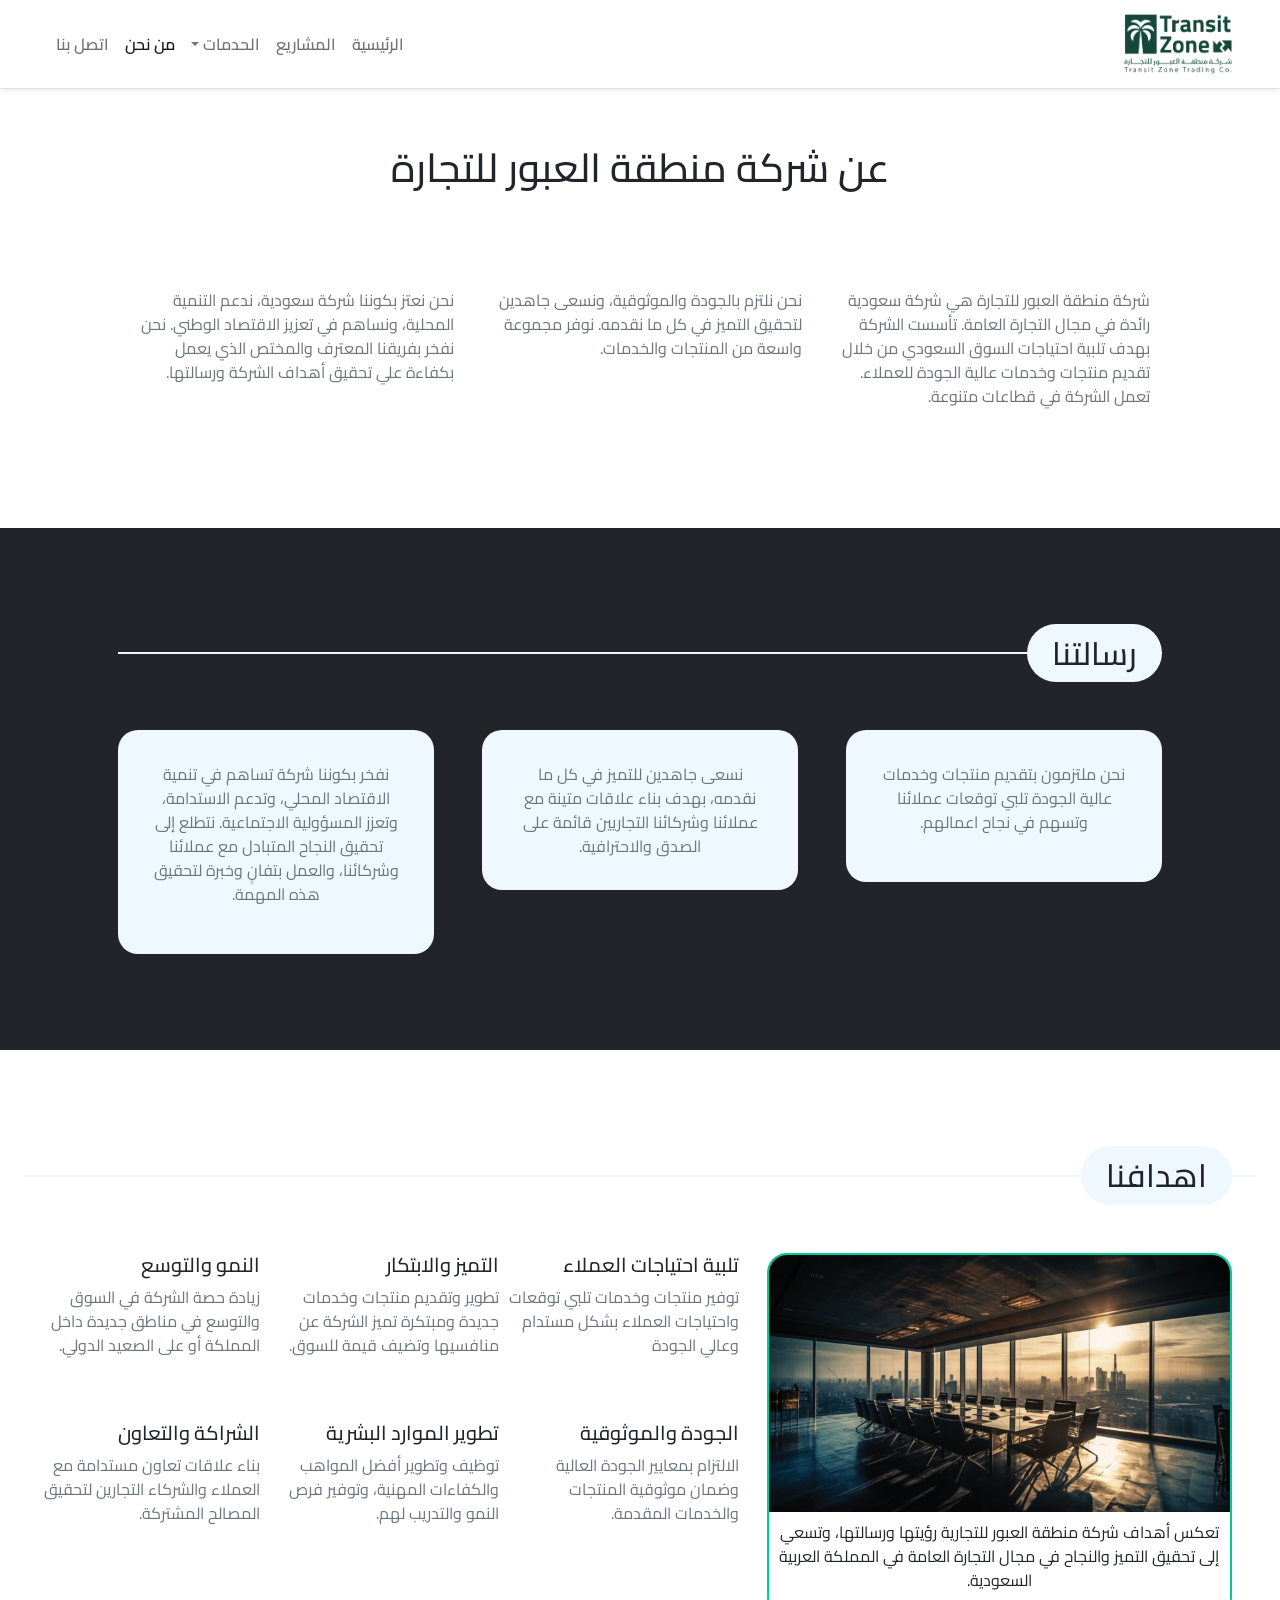
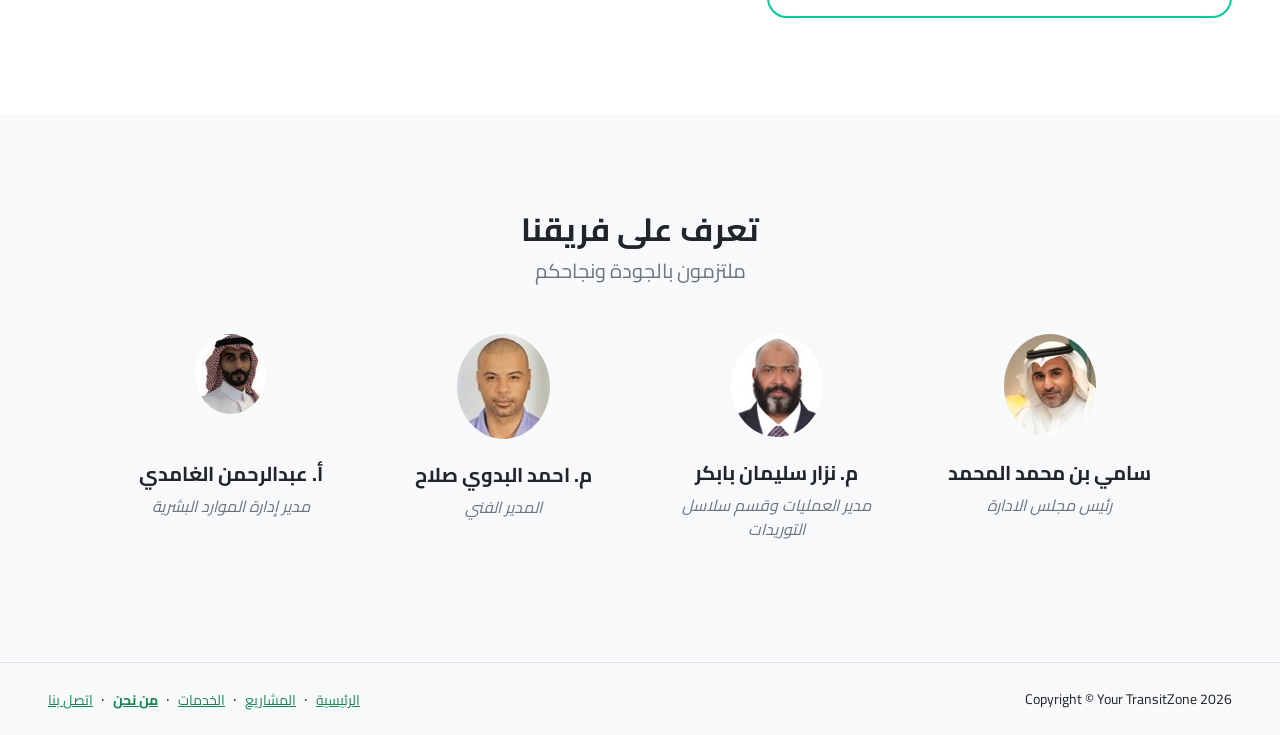
==== commit b71f5a8f: "Add files via upload" ====
--- a/about.html
+++ b/about.html
@@ -26,7 +26,13 @@
                         <ul class="navbar-nav ms-auto">
                             <li class="nav-item"><a class="nav-link link-success fw-semibold" href="index.html">الرئيسية</a></li>
                             <li class="nav-item"><a class="nav-link link-success fw-semibold" href="portfolio-overview.html">المشاريع</a></li>
-                            <li class="nav-item"><a class="nav-link link-success fw-semibold" href="service.html">الخدمات</a></li>
+                            <li class="nav-item  link-success fw-semibold dropdown">
+                                <a class="nav-link dropdown-toggle" id="navbarDropdownBlog" href="#" role="button" data-bs-toggle="dropdown" aria-expanded="false">الحدمات</a>
+                                <ul class="dropdown-menu dropdown-menu-end" aria-labelledby="navbarDropdownBlog">
+                                    <li><a class="dropdown-item" href="service.html">محفظة الخدمات المتكاملة</a></li>
+                                        <li><a class="dropdown-item" href="disel-power.html">محلول الطاقة بالديزل</a></li>
+                                </ul>
+                            </li>
                             <li class="nav-item"><a class="nav-link link-success fw-semibold active" href="about.html">من نحن</a></li>
                             <li class="nav-item"><a class="nav-link link-success fw-semibold" href="contact.html">اتصل بنا</a></li>
                         </ul>
@@ -52,18 +58,20 @@
                                 <h1 class="mb-5">عن شركة منطقة العبور للتجارة</h1>
                             </div>
                         </div>
-                        <div class="col-lg-4 col-xxl-4">
-                          <p class=" fw-normal text-muted mb-4">شركة منطقة العبور للتجارة هي شركة سعودية رائدة في مجال التجارة العامة. تأسست الشركة بهدف تلبية احتياجات السوق السعودي من خلال تقديم منتجات وخدمات عالية الجودة للعملاء. تعمل الشركة في قطاعات متنوعة.</p>
-
-                        </div>
-
-                        <div class="col-lg-4 col-xxl-4">
-                          <p class=" fw-normal text-muted mb-4">نحن نلتزم بالجودة والموثوقية، ونسعى جاهدين لتحقيق التميز في كل ما نقدمه. نوفر مجموعة واسعة من المنتجات والخدمات.</p>
-
-                        </div>
-                        <div class="col-lg-4 col-xxl-4">
-                          <p class=" fw-normal text-muted mb-4">نحن نعتز بكوننا شركة سعودية، ندعم التنمية المحلية، ونساهم في تعزيز الاقتصاد الوطني. نحن نفخر بفريقنا المعترف والمختص الذي يعمل بكفاءة علي تحقيق أهداف الشركة ورسالتها.</p>
-
+                        <div class="row">
+                          <div class="col-lg-4 col-xxl-4">
+                            <p class=" fw-normal text-muted mb-4">شركة منطقة العبور للتجارة هي شركة سعودية رائدة في مجال التجارة العامة. تأسست الشركة بهدف تلبية احتياجات السوق السعودي من خلال تقديم منتجات وخدمات عالية الجودة للعملاء. تعمل الشركة في قطاعات متنوعة.</p>
+
+                          </div>
+
+                          <div class="col-lg-4 col-xxl-4">
+                            <p class=" fw-normal text-muted mb-4">نحن نلتزم بالجودة والموثوقية، ونسعى جاهدين لتحقيق التميز في كل ما نقدمه. نوفر مجموعة واسعة من المنتجات والخدمات.</p>
+
+                          </div>
+                          <div class="col-lg-4 col-xxl-4">
+                            <p class=" fw-normal text-muted mb-4">نحن نعتز بكوننا شركة سعودية، ندعم التنمية المحلية، ونساهم في تعزيز الاقتصاد الوطني. نحن نفخر بفريقنا المعترف والمختص الذي يعمل بكفاءة علي تحقيق أهداف الشركة ورسالتها.</p>
+
+                          </div>
                         </div>
                     </div>
                 </div>
--- a/css/mystyle.css
+++ b/css/mystyle.css
@@ -59,7 +59,7 @@
               -webkit-box-flex: 0;
               -ms-flex: 0 0 80px;
               flex: 0 0 80px;
-              margin-left: 30px;
+              margin-right: 30px;
               border-radius: 50%;
               border: 2px solid #f8f9fa;
               text-align: center;
@@ -74,3 +74,677 @@
 
             .quick-contact-item .text {
               font-size: 20px; }
+
+
+              /*
+
+              TemplateMo 584 Pod Talk
+
+              https://templatemo.com/tm-584-pod-talk
+
+              */
+
+
+
+              /*---------------------------------------
+                CUSTOM PROPERTIES ( VARIABLES )
+              -----------------------------------------*/
+              :root {
+                --white-color:                  #ffffff;
+                --primary-color:                #00CC99;
+                --secondary-color:              #0066CC;
+                --section-bg-color:             #f0f8ff;
+                --custom-btn-bg-color:          #0066CC;
+                --custom-btn-bg-hover-color:    #00CC99;
+                --dark-color:                   #000000;
+                --p-color:                      #717275;
+                --border-color:                 #7fffd4;
+                --link-hover-color:             #0066CC;
+
+
+                --border-radius-large:          100px;
+                --border-radius-medium:         20px;
+                --border-radius-small:          10px;
+
+                --font-weight-light:            300;
+                --font-weight-normal:           400;
+                --font-weight-medium:           500;
+                --font-weight-semibold:         600;
+                --font-weight-bold:             700;
+              }
+
+
+
+
+              /*---------------------------------------
+                SECTION
+              -----------------------------------------*/
+              .section-title-wrap {
+                position: relative;
+              }
+
+              .section-title-wrap::after {
+                content: "";
+                background: var(--section-bg-color);
+                width: 100%;
+                height: 2px;
+                position: absolute;
+                top: 50%;
+                left: 50%;
+                transform: translate(-50%, -50%);
+                pointer-events: none;
+              }
+
+              .section-title {
+                background: var(--section-bg-color);
+                border-radius: var(--border-radius-large);
+                display: inline-block;
+                position: relative;
+                z-index: 2;
+                margin-bottom: 0;
+                padding: 10px 25px;
+              }
+
+              .section-padding {
+                padding-top: 100px;
+                padding-bottom: 100px;
+              }
+
+              .section-bg {
+                background-color: var(--section-bg-color);
+              }
+
+              .section-overlay {
+                background-color: var(--primary-color);
+                position: absolute;
+                top: 0;
+                left: 0;
+                pointer-events: none;
+                width: 100%;
+                height: 100%;
+                opacity: 0.85;
+              }
+
+              .section-overlay + .container {
+                position: relative;
+              }
+
+
+
+
+
+              /*---------------------------------------
+                SITE HEADER
+              -----------------------------------------*/
+              .site-header {
+                background-image: url('../images/templatemo-wave-header.jpg'), linear-gradient(#348CD2, #FFFFFF);;
+                background-repeat: no-repeat;
+                background-size: cover;
+                background-position: center;
+                min-height: 480px;
+                position: relative;
+              }
+
+              .site-header h2 {
+                color: var(--white-color);
+              }
+
+
+
+              /*---------------------------------------
+                CUSTOM BLOCK
+              -----------------------------------------*/
+              .custom-block {
+                border: 2px solid var(--primary-color);
+                border-radius: var(--border-radius-medium);
+                position: relative;
+                overflow: hidden;
+                padding: 30px;
+                transition: all 0.3s ease;
+              }
+
+              .custom-block:hover {
+                background: var(--white-color);
+                box-shadow: 0 1rem 3rem rgba(0,0,0,.175);
+                border-color: transparent;
+                transform: translateY(-3px);
+              }
+
+              .custom-block-info {
+                display: block;
+                padding: 10px 20px;
+                padding-bottom: 0;
+              }
+
+              .custom-block-image-wrap {
+                position: relative;
+                display: block;
+                height: 100%;
+              }
+
+              .custom-block-image-wrap > a {
+                display: block;
+              }
+
+              .custom-block-image {
+                border-radius: var(--border-radius-medium);
+                display: block;
+                width: 112px;
+                height: 112px;
+                object-fit: cover;
+              }
+
+              .custom-block-image-detail-page .custom-block-image {
+                width: 100%;
+                height: 212px;
+              }
+
+              .custom-block .custom-block-icon {
+                position: absolute;
+                top: 50%;
+                left: 50%;
+                transform: translate(-50%, -50%);
+              }
+
+              .custom-block-icon-wrap {
+                border-radius: var(--border-radius-medium);
+                position: relative;
+                overflow: hidden;
+              }
+
+              .custom-block-icon-wrap .section-overlay {
+                opacity: 0.25;
+              }
+
+              .custom-block-btn-group {
+                position: absolute;
+                bottom: 0;
+                right: 0;
+                left: 0;
+                margin: 20px;
+              }
+
+              .custom-block-btn-group .custom-block-icon {
+                position: relative;
+                top: 0;
+                left: 0;
+                transform: none;
+              }
+
+              .custom-block-icon {
+                background: var(--primary-color);
+                border-radius: var(--border-radius-medium);
+                font-size: var(--p-font-size);
+                color: var(--white-color);
+                text-align: center;
+                width: 32.5px;
+                height: 32.5px;
+                line-height: 32.5px;
+                transition: all 0.3s;
+              }
+
+              .custom-block-icon:hover {
+                background: var(--secondary-color);
+                color: var(--white-color);
+              }
+
+              .custom-block .custom-btn {
+                font-size: var(--menu-font-size);
+                padding: 7px 15px;
+              }
+
+              .custom-block .custom-block-info + div .badge {
+                background-color: var(--dark-color);
+                color: var(--white-color);
+                border-radius: 50px !important;
+                font-size: var(--menu-font-size);
+                display: flex;
+                justify-content: center;
+                text-align: center;
+                width: 40px;
+                height: 40px;
+                line-height: 30px;
+                margin-top: 5px;
+                margin-bottom: 5px;
+              }
+
+              .custom-block .custom-block-info + div .badge:hover {
+                background-color: var(--secondary-color);
+              }
+
+              .custom-block-full {
+                background-color: var(--section-bg-color);
+                border-color: transparent;
+              }
+
+              .custom-block-full:hover {
+                border-color: var(--primary-color);
+              }
+
+              .custom-block-full .custom-block-info {
+                padding: 20px;
+                padding-bottom: 0;
+              }
+
+              .custom-block-full .custom-block-image {
+                width: 100%;
+                height: 210px;
+              }
+
+              .custom-block-full .social-share {
+                position: absolute;
+                top: 0;
+                right: 0;
+                margin: 50px;
+              }
+
+              .custom-block-top small {
+                color: var(--p-color);
+                font-family: var(--title-font-family);
+              }
+
+              .custom-block-top .badge {
+                background-color: var(--secondary-color);
+                color: var(--white-color);
+                display: inline-block;
+                vertical-align: middle;
+                height: 26.64px;
+                line-height: 20px;
+              }
+
+              .custom-block-bottom a:hover span {
+                color: var(--primary-color);
+              }
+
+              .custom-block-bottom a span {
+                font-family: var(--title-font-family);
+                color: var(--p-color);
+                text-transform: uppercase;
+                margin-left: 3px;
+              }
+
+              .custom-block-overlay {
+                border-color: transparent;
+                padding: 0;
+              }
+
+              .custom-block-overlay .custom-block-image {
+                margin: auto;
+                width: 100%;
+                height: 210px;
+                transition: all 0.3s;
+              }
+
+              .custom-block-overlay:hover .custom-block-image {
+                padding: 15px;
+                padding-bottom: 0;
+              }
+
+              .custom-block-overlay-info {
+                padding: 15px 20px 20px 20px;
+              }
+
+
+              /*---------------------------------------
+                PROIFLE BLOCK
+              -----------------------------------------*/
+              .profile-block {
+                margin-top: 10px;
+              }
+
+              .profile-block-image {
+                border-radius: var(--border-radius-large);
+                width: 50px;
+                height: 50px;
+                object-fit: cover;
+                margin-right: 10px;
+              }
+
+              .profile-block p strong {
+                display: block;
+                font-family: var(--title-font-family);
+              }
+
+              .profile-detail-block {
+                border: 1px solid #dee2e6;
+                border-radius: var(--border-radius-large);
+                padding: 25px 35px;
+              }
+
+              .profile-detail-block p {
+                margin-bottom: 0;
+              }
+              /*
+
+              TemplateMo 569 Edu Meeting
+
+
+
+              /*
+              ---------------------------------------------
+              upcoming meetings
+              ---------------------------------------------
+              */
+
+              section.upcoming-meetings {
+                background-image: url(../images/meetings-bg.jpg);
+                background-position: center center;
+                background-attachment: fixed;
+                background-repeat: no-repeat;
+                background-size: cover;
+                padding-top: 230px;
+                padding-bottom: 110px;
+              }
+
+              section.upcoming-meetings .section-heading {
+                text-align: center;
+              }
+
+              section.upcoming-meetings .categories {
+                background-color: #fff;
+                border-radius: 20px;
+                padding: 40px;
+                margin-right: 45px;
+              }
+
+              section.upcoming-meetings .categories h4 {
+                font-size: 18px;
+                font-weight: 600;
+                color: #1f272b;
+                margin-bottom: 30px;
+                padding-bottom: 20px;
+                border-bottom: 1px solid #eee;
+              }
+
+              section.upcoming-meetings .categories ul li {
+                display: inline-block;
+                margin-bottom: 15px;
+              }
+
+              section.upcoming-meetings .categories ul li a {
+                font-size: 15px;
+                color: #1f272b;
+                font-weight: 500;
+                transition: all .3s;
+              }
+
+              section.upcoming-meetings .categories ul li a:hover {
+                color: #a12c2f;
+              }
+
+              section.upcoming-meetings .categories .main-button-red {
+                border-top: 1px solid #eee;
+                padding-top: 30px;
+                margin-top: 15px;
+              }
+
+              section.upcoming-meetings .categories .main-button-red a {
+                width: 100%;
+                text-align: center;
+              }
+
+              .meeting-item {
+                margin-bottom: 30px;
+              }
+
+              .meeting-item .thumb {
+                position: relative;
+              }
+
+              .meeting-item .thumb img {
+                border-top-right-radius: 20px;
+                border-top-left-radius: 20px;
+              }
+
+              .meeting-item .thumb .price {
+                position: absolute;
+                left: 20px;
+                top: 20px;
+              }
+
+              .meeting-item .thumb .price span {
+                font-size: 16px;
+                color: #1f272b;
+                font-weight: 600;
+                background-color: rgba(250,250,250,0.9);
+                padding: 7px 12px;
+                border-radius: 10px;
+              }
+
+              .meeting-item .down-content {
+                background-color: #fff;
+                padding: 30px;
+                border-bottom-right-radius: 20px;
+                border-bottom-left-radius: 20px;
+              }
+
+              .meeting-item .down-content .date {
+                float: left;
+                text-align: center;
+                display: inline-block;
+                margin-right: 20px;
+              }
+
+              .meeting-item .down-content .date h6 {
+                font-size: 13px;
+                text-transform: uppercase;
+                font-weight: 600;
+                color: #a12c2f;
+              }
+
+              .meeting-item .down-content .date span {
+                display: block;
+                color: #1f272b;
+                font-size: 22px;
+                margin-top: 7px;
+              }
+
+              .meeting-item .down-content h4 {
+                font-size: 18px;
+                color: #1f272b;
+                font-weight: 600;
+                display: inline-block;
+                margin-bottom: 15px;
+              }
+
+              .meeting-item .down-content p {
+                margin-left: 50px;
+                color: #1f272b;
+                font-size: 14px;
+              }
+
+
+              /*
+              ---------------------------------------------
+              upcoming meetings page
+              ---------------------------------------------
+              */
+
+              section.meetings-page {
+                background-image: url(../images/meetings-page-bg.jpg);
+                background-position: center center;
+                background-attachment: fixed;
+                background-repeat: no-repeat;
+                background-size: cover;
+                padding-top: 140px;
+                padding-bottom: 0px;
+              }
+
+              section.meetings-page .filters {
+                text-align: center;
+                margin-bottom: 60px;
+              }
+
+              section.meetings-page .filters li {
+                font-size: 13px;
+                color: #a12c2f;
+                background-color: #fff;
+                padding: 11px 30px;
+                display: inline-block;
+                border-radius: 22px;
+                font-weight: 600;
+                text-transform: uppercase;
+                transition: all .3s;
+                cursor: pointer;
+                margin: 0px 3px;
+              }
+
+              section.meetings-page .filters ul li.active,
+              section.meetings-page .filters ul li:hover {
+                background-color: #a12c2f;
+                color: #fff;
+              }
+
+              section.meetings-page .pagination {
+                text-align: center;
+                width: 100%;
+                margin-top: 30px;
+                display: inline-block;
+              }
+
+              section.meetings-page .pagination ul li {
+                display: inline-block;
+              }
+
+              section.meetings-page .pagination ul li a {
+                width: 40px;
+                height: 40px;
+                background-color: #fff;
+                border-radius: 10px;
+                color: #1f272b;
+                display: inline-block;
+                text-align: center;
+                line-height: 40px;
+                font-weight: 600;
+                font-size: 15px;
+                transition: all .3s;
+              }
+
+              section.meetings-page .main-button-red {
+                text-align: center;
+              }
+
+              section.meetings-page .main-button-red a {
+                padding: 12px 60px;
+                text-align: center;
+                margin-top: 30px;
+              }
+
+              section.meetings-page .pagination ul li.active a,
+              section.meetings-page .pagination ul li a:hover {
+                background-color: #a12c2f;
+                color: #fff;
+              }
+
+              .meeting-single-item .thumb {
+                position: relative;
+              }
+
+              .meeting-single-item .thumb img {
+                border-top-right-radius: 20px;
+                border-top-left-radius: 20px;
+              }
+
+              .meeting-single-item .thumb .price {
+                position: absolute;
+                left: 20px;
+                top: 20px;
+              }
+
+              .meeting-single-item .thumb .price span {
+                font-size: 16px;
+                color: #1f272b;
+                font-weight: 600;
+                background-color: rgba(250,250,250,0.9);
+                padding: 7px 12px;
+                border-radius: 10px;
+              }
+
+              .meeting-single-item .down-content {
+                background-color: #fff;
+                padding: 40px;
+                border-bottom-right-radius: 20px;
+                border-bottom-left-radius: 20px;
+              }
+
+              .meeting-single-item .thumb .date {
+                position: absolute;
+                background-color: rgba(250,250,250,0.9);
+                width: 80px;
+                height: 80px;
+                text-align: center;
+                padding: 15px 0px;
+                border-radius: 10px;
+                right: 20px;
+                top: 20px;
+              }
+
+              .meeting-single-item .thumb .date h6 {
+                font-size: 13px;
+                text-transform: uppercase;
+                font-weight: 600;
+                color: #a12c2f;
+              }
+
+              .meeting-single-item .thumb .date span {
+                display: block;
+                color: #1f272b;
+                font-size: 22px;
+                margin-top: 7px;
+              }
+
+              .meeting-single-item .down-content h4 {
+                font-size: 22px;
+                color: #1f272b;
+                font-weight: 600;
+                display: inline-block;
+                margin-bottom: 15px;
+              }
+
+              .meeting-single-item .down-content h5 {
+                font-size: 18px;
+                color: #1f272b;
+                font-weight: 700;
+                display: inline-block;
+                margin-bottom: 15px;
+              }
+
+              .meeting-single-item .down-content p {
+                color: #1f272b;
+                font-size: 14px;
+              }
+
+              .meeting-single-item .down-content p.description {
+                margin-top: 40px;
+                padding-top: 40px;
+                border-top: 1px solid #eee;
+                margin-bottom: 40px;
+                padding-bottom: 40px;
+                border-bottom: 1px solid #eee;
+              }
+
+              .meeting-single-item .down-content .share {
+                margin-top: 40px;
+                padding-top: 40px;
+                border-top: 1px solid #eee;
+              }
+
+              .meeting-single-item .down-content .share h5 {
+                float: left;
+                margin-right: 10px;
+                margin-bottom: 0px;
+              }
+
+              .meeting-single-item .down-content .share ul li {
+                display: inline;
+              }
+
+              .meeting-single-item .down-content .share ul li a {
+                font-size: 14px;
+                color: #1f272b;
+                transition: all .3s;
+              }
+
+              .meeting-single-item .down-content .share ul li a:hover {
+                color: #f5a425;
+              }
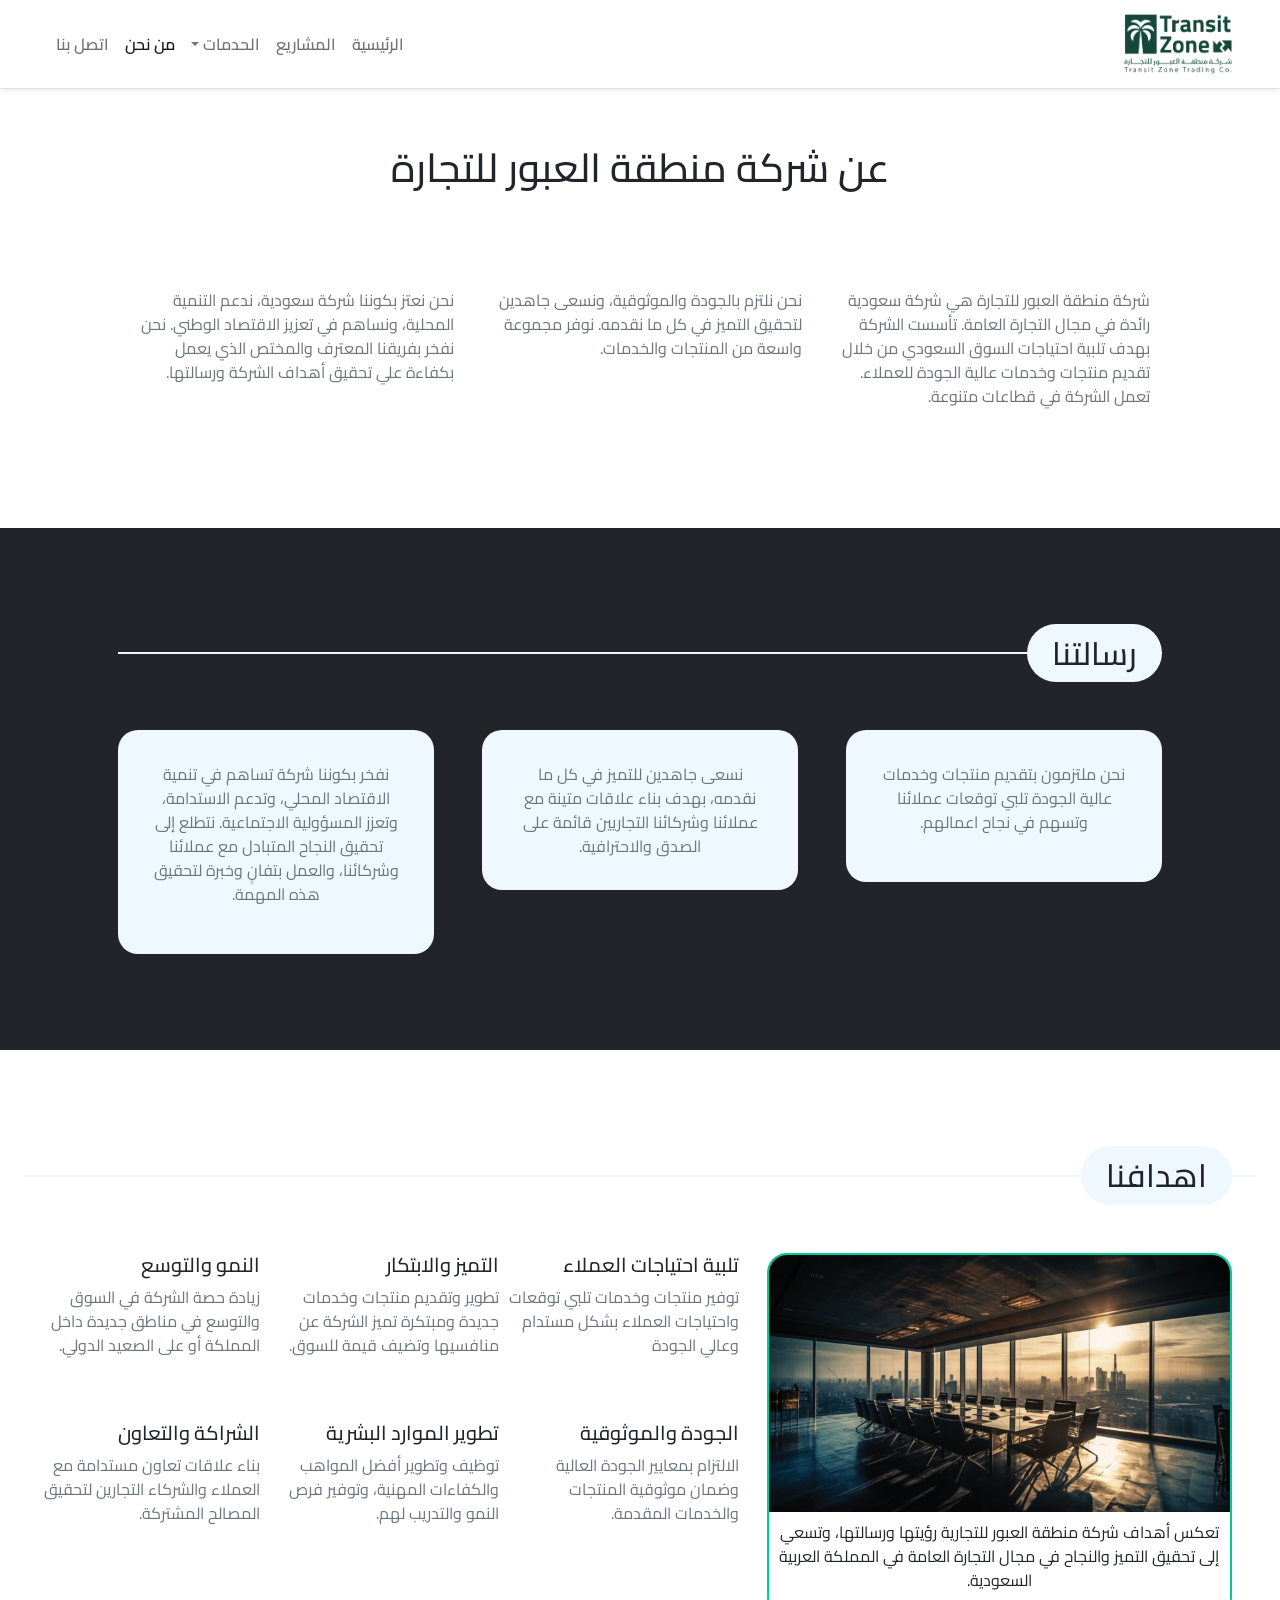
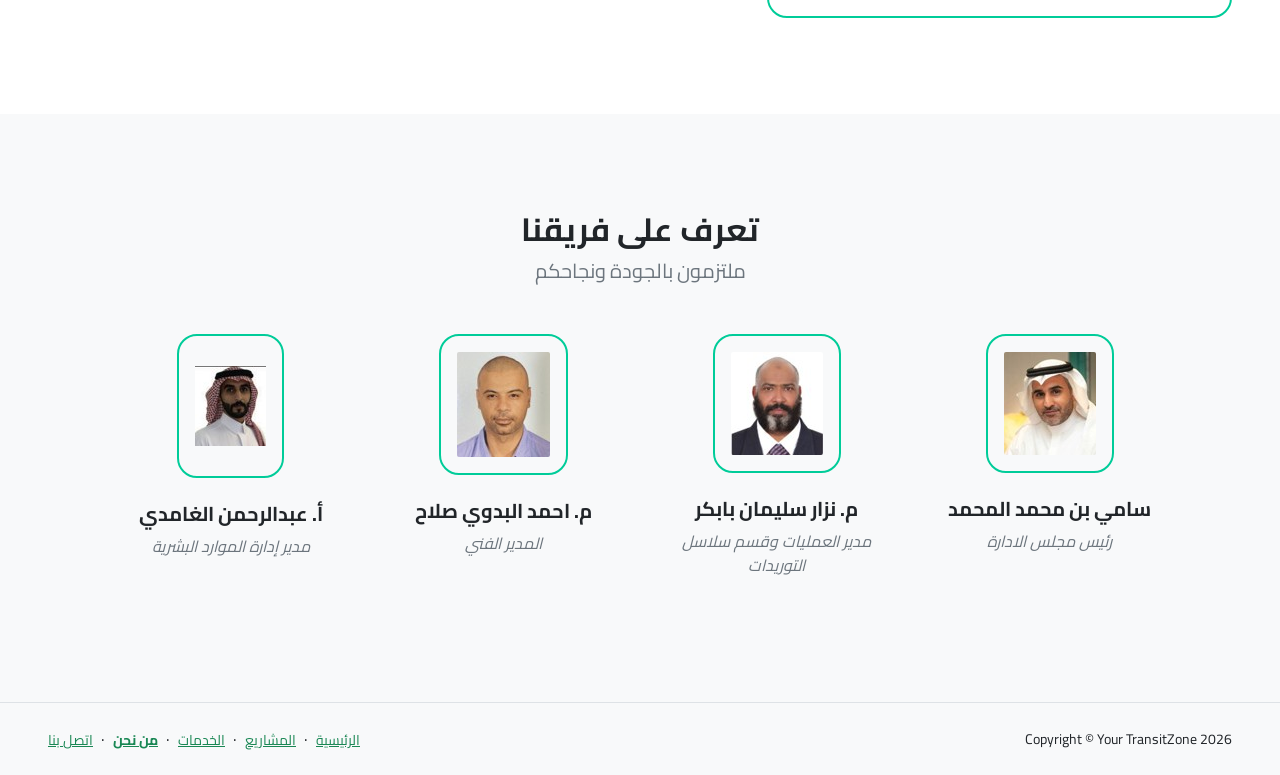
==== commit 3c8f86f0: "Add files via upload" ====
--- a/about.html
+++ b/about.html
@@ -14,6 +14,9 @@
         <!-- Core theme CSS (includes Bootstrap)-->
         <link href="css/bootstrap.rtl.min.css" rel="stylesheet" />
         <link href="css/mystyle.css" rel="stylesheet" />
+        <!-- Libraries Stylesheet -->
+	      <link href="css/hover.css" rel="stylesheet" media="all">
+	      <link href="css/animate.css" rel="stylesheet" media="all">
     </head>
     <body class="d-flex flex-column">
         <main class="flex-shrink-0">
@@ -54,22 +57,22 @@
                 <div class="container px-5 py-5">
                     <div class="row justify-content-center">
                         <div class="col-lg-10 col-xxl-6">
-                            <div class="text-center py-5">
+                            <div class="text-center py-5  wow bounce">
                                 <h1 class="mb-5">عن شركة منطقة العبور للتجارة</h1>
                             </div>
                         </div>
                         <div class="row">
                           <div class="col-lg-4 col-xxl-4">
-                            <p class=" fw-normal text-muted mb-4">شركة منطقة العبور للتجارة هي شركة سعودية رائدة في مجال التجارة العامة. تأسست الشركة بهدف تلبية احتياجات السوق السعودي من خلال تقديم منتجات وخدمات عالية الجودة للعملاء. تعمل الشركة في قطاعات متنوعة.</p>
+                            <p class=" fw-normal text-muted mb-4 wow bounceInLeft">شركة منطقة العبور للتجارة هي شركة سعودية رائدة في مجال التجارة العامة. تأسست الشركة بهدف تلبية احتياجات السوق السعودي من خلال تقديم منتجات وخدمات عالية الجودة للعملاء. تعمل الشركة في قطاعات متنوعة.</p>
 
                           </div>
 
                           <div class="col-lg-4 col-xxl-4">
-                            <p class=" fw-normal text-muted mb-4">نحن نلتزم بالجودة والموثوقية، ونسعى جاهدين لتحقيق التميز في كل ما نقدمه. نوفر مجموعة واسعة من المنتجات والخدمات.</p>
+                            <p class=" fw-normal text-muted mb-4 wow bounceInUp">نحن نلتزم بالجودة والموثوقية، ونسعى جاهدين لتحقيق التميز في كل ما نقدمه. نوفر مجموعة واسعة من المنتجات والخدمات.</p>
 
                           </div>
                           <div class="col-lg-4 col-xxl-4">
-                            <p class=" fw-normal text-muted mb-4">نحن نعتز بكوننا شركة سعودية، ندعم التنمية المحلية، ونساهم في تعزيز الاقتصاد الوطني. نحن نفخر بفريقنا المعترف والمختص الذي يعمل بكفاءة علي تحقيق أهداف الشركة ورسالتها.</p>
+                            <p class=" fw-normal text-muted mb-4 wow bounceInRight">نحن نعتز بكوننا شركة سعودية، ندعم التنمية المحلية، ونساهم في تعزيز الاقتصاد الوطني. نحن نفخر بفريقنا المعترف والمختص الذي يعمل بكفاءة علي تحقيق أهداف الشركة ورسالتها.</p>
 
                           </div>
                         </div>
@@ -104,11 +107,11 @@
             <section class="py-5  bg-dark">
                 <div class="container px-5 py-5">
                       <div class="section-title-wrap mb-5">
-                          <h2 class="section-title">رسالتنا</h2>
+                          <h2 class="section-title  hvr-wobble-vertical  wow rubberBand">رسالتنا</h2>
                       </div>
                     <div class="row gx-5">
                           <div class="col-xl-4">
-                            <div class="custom-block custom-block-full mb-5">
+                            <div class="custom-block custom-block-full mb-5 wow bounceInLeft">
                                 <div class="">
                                     <div class="d-flex h-100 align-items-center justify-content-center">
                                         <div class="text-center">
@@ -119,7 +122,7 @@
                             </div>
                         </div>
                         <div class="col-xl-4">
-                          <div class="custom-block custom-block-full mb-5">
+                          <div class="custom-block custom-block-full mb-5 wow bounceInDown">
                               <div class="">
                                   <div class="d-flex h-100 align-items-center justify-content-center">
                                       <div class="text-center">
@@ -130,7 +133,7 @@
                           </div>
                       </div>
                       <div class="col-xl-4">
-                        <div class="custom-block custom-block-full">
+                        <div class="custom-block custom-block-full wow bounceInRight">
                             <div class="">
                                 <div class=" align-items-center justify-content-center">
                                     <div class="text-center">
@@ -148,9 +151,9 @@
                 <div class="container-fluid px-5 my-5">
                     <div class="row gx-5 align-items-cnter">
                         <div class="section-title-wrap mb-5">
-                            <h2 class="section-title">اهدافنا</h2>
-                        </div>
-                      <div class="col-lg-5 col-md-12">
+                            <h2 class="section-title  hvr-wobble-vertical  wow rubberBand">اهدافنا</h2>
+                        </div>
+                      <div class="col-lg-5 col-md-12  wow bounceInRight">
                         <div class="card custom-block custom-block-fully text-center p-0">
                             <img class="img-fluid bd-placeholder-img card-img-top" src="img/goal.jpg" alt="..." />
                             <div class="card-body p-2">
@@ -159,7 +162,7 @@
                         </div>
                       </div>
 
-                        <div class="col-lg-7 col-md-12">
+                        <div class="col-lg-7 col-md-12  wow bounceInLeft">
                           <div class="row gx-5 row-cols-1 row-cols-md-3">
                                 <div class="col h-100 mb-5  px-1">
                                     <h2 class="fs-5">تلبية احتياجات العملاء</h2>
@@ -228,28 +231,28 @@
                     <div class="row gx-5 row-cols-1 row-cols-sm-2 row-cols-xl-4 justify-content-center">
                         <div class="col mb-5 mb-5 mb-xl-0">
                             <div class="text-center">
-                                <img class="img-fluid rounded-circle mb-4 px-4" src="img/sami.jpg" alt="sami" />
+                                <img class="custom-block img-fluid hvr-bob mb-4 p-3" src="img/sami.jpg" alt="sami" />
                                 <h5 class="fw-bolder">سامي بن محمد المحمد</h5>
                                 <div class="fst-italic text-muted">رئيس مجلس الادارة</div>
                             </div>
                         </div>
                         <div class="col mb-5 mb-5 mb-xl-0">
                             <div class="text-center">
-                                <img class="img-fluid rounded-circle mb-4 px-4" src="img/nizar.jpg" alt="nizar" />
+                                <img class="custom-block img-fluid hvr-bob mb-4 p-3" src="img/nizar.jpg" alt="nizar" />
                                 <h5 class="fw-bolder">م. نزار سليمان بابكر</h5>
                                 <div class="fst-italic text-muted">مدير العمليات وقسم سلاسل التوريدات</div>
                             </div>
                         </div>
                         <div class="col mb-5 mb-5 mb-sm-0">
                             <div class="text-center">
-                                <img class="img-fluid rounded-circle mb-4 px-4" src="img/ahmed.jpg" alt="ahmed" />
+                                <img class="custom-block img-fluid hvr-bob mb-4 p-3" src="img/ahmed.jpg" alt="ahmed" />
                                 <h5 class="fw-bolder">م. احمد البدوي صلاح</h5>
                                 <div class="fst-italic text-muted">المدير الفني</div>
                             </div>
                         </div>
                         <div class="col mb-5">
                             <div class="text-center">
-                                <img class="img-fluid rounded-circle mb-5 px-4" src="img/abdu.jpg" alt="abdu" />
+                                <img class="custom-block img-fluid hvr-bob mb-4 px-3" src="img/abdu.jpg" alt="abdu" />
                                 <h5 class="fw-bolder">أ. عبدالرحمن الغامدي</h5>
                                 <div class="fst-italic text-muted">مدير إدارة الموارد البشرية</div>
                             </div>
@@ -281,5 +284,38 @@
         <script src="https://cdn.jsdelivr.net/npm/bootstrap@5.2.3/dist/js/bootstrap.bundle.min.js"></script>
         <!-- Core theme JS-->
         <script src="js/scripts.js"></script>
+        <script src="https://cdnjs.cloudflare.com/ajax/libs/wow/1.1.2/wow.min.js" integrity="sha512-Eak/29OTpb36LLo2r47IpVzPBLXnAMPAVypbSZiZ4Qkf8p/7S/XRG5xp7OKWPPYfJT6metI+IORkR5G8F900+g==" crossorigin="anonymous" referrerpolicy="no-referrer"></script>
+          <script>
+            new WOW().init();
+          </script>
+                <script>
+        			/**
+        			 * Used to demonstrate Hover.css only. Not required when adding
+        			 * Hover.css to your own pages. Prevents a link from being
+        			 * navigated and gaining focus.
+        			 */
+        			var effects = document.querySelectorAll('.effects')[0];
+
+        			effects.addEventListener('click', function(e) {
+
+        				if (e.target.className.indexOf('hvr') > -1) {
+        					e.preventDefault();
+        					e.target.blur();
+
+        				}
+        			});
+        		</script>
+
+        		<script>!function(d,s,id){var js,fjs=d.getElementsByTagName(s)[0],p=/^https:/.test(d.location)?'http':'https';if(!d.getElementById(id)){js=d.createElement(s);js.id=id;js.src=p+'://platform.twitter.com/widgets.js';fjs.parentNode.insertBefore(js,fjs);}}(document, 'script', 'twitter-wjs');</script>
+
+        		<script>
+        		  (function(i,s,o,g,r,a,m){i['GoogleAnalyticsObject']=r;i[r]=i[r]||function(){
+        		  (i[r].q=i[r].q||[]).push(arguments)},i[r].l=1*new Date();a=s.createElement(o),
+        		  m=s.getElementsByTagName(o)[0];a.async=1;a.src=g;m.parentNode.insertBefore(a,m)
+        		  })(window,document,'script','//www.google-analytics.com/analytics.js','ga');
+
+        		  ga('create', 'UA-11991680-4', 'ianlunn.github.io');
+        		  ga('send', 'pageview');
+        		</script>
     </body>
 </html>
